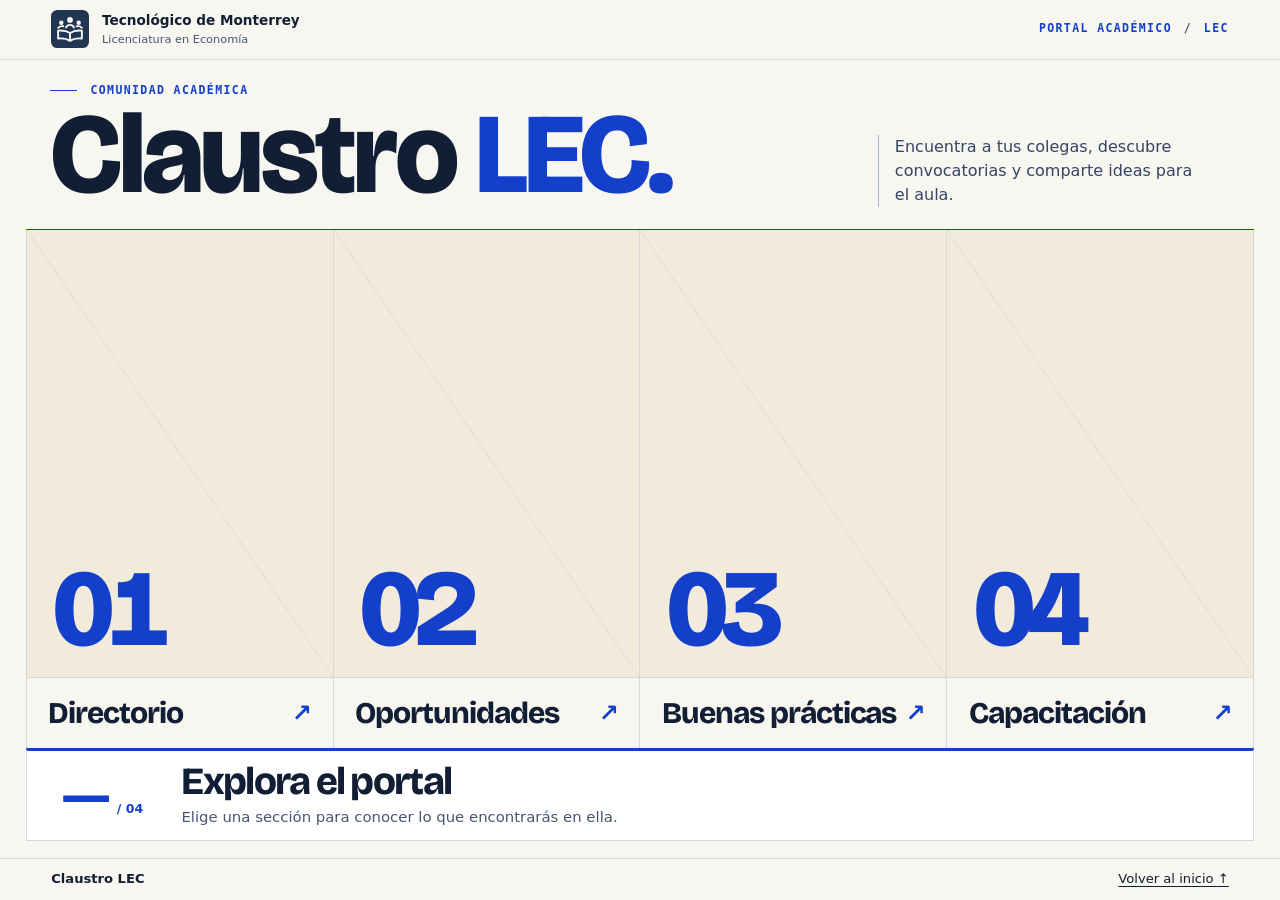
==== index.html @ cc43f971 "mobile" ====
<!doctype html>
<html lang="es-MX">
<head>
  <meta charset="utf-8">
  <meta name="viewport" content="width=device-width, initial-scale=1">
  <meta name="description" content="Directorio, oportunidades, buenas prácticas y recursos de capacitación para el claustro de la Licenciatura en Economía del Tecnológico de Monterrey.">
  <title>Portal del Claustro LEC | Tecnológico de Monterrey</title>
  <link rel="icon" type="image/svg+xml" href="assets/icons/claustro.svg">
  <link rel="stylesheet" href="assets/css/styles.css?v=2">
  <link rel="stylesheet" href="assets/css/atlas.css?v=8">
  <script src="assets/js/atlas.js?v=6" defer></script>
</head>
<body class="atlas-page">
  <a class="skip-link" href="#contenido">Ir al contenido</a>
  <header class="site-header" id="inicio">
    <div class="shell header-inner">
      <a class="brand" href="index.html">
        <img class="brand-mark" src="assets/icons/claustro.svg" width="38" height="38" alt="">
        <span>Tecnológico de Monterrey<small>Licenciatura en Economía</small></span>
      </a>
      <span class="edition">Portal académico <span aria-hidden="true">/</span> LEC</span>
    </div>
  </header>

  <main id="contenido" tabindex="-1">
    <div class="atlas">
      <div class="atlas-intro">
        <div>
          <p class="atlas-kicker"><span aria-hidden="true"></span> Comunidad académica</p>
          <h1>Claustro <span>LEC<span aria-hidden="true">.</span></span></h1>
        </div>
        <p class="atlas-lede">Encuentra a tus colegas, descubre convocatorias y comparte ideas para el aula.</p>
      </div>

      <div class="atlas-scene">
        <nav class="atlas-sections" aria-label="Secciones del portal">
          <a class="atlas-section" href="directorio.html" data-summary="Encuentra a tus colegas por especialidad, campus y UF impartida. Consulta sus semblanzas y datos de contacto.">
            <span class="atlas-section-visual" aria-hidden="true">
              <span class="atlas-section-number">01</span>
              <img src="assets/img/portada/directorio.webp" alt="" decoding="async">
              <small class="atlas-image-note">Retratos ficticios</small>
            </span>
            <span class="atlas-section-caption"><span class="atlas-label">Directorio</span><span class="atlas-arrow" aria-hidden="true">↗</span></span>
          </a>
          <a class="atlas-section" href="oportunidades.html" data-summary="Consulta el seminario regional y encuentra premios, congresos, convocatorias de artículos y oportunidades de consultoría.">
            <span class="atlas-section-visual" aria-hidden="true">
              <span class="atlas-section-number">02</span>
              <img src="assets/img/portada/oportunidades.webp" alt="" decoding="async">
            </span>
            <span class="atlas-section-caption"><span class="atlas-label">Oportunidades</span><span class="atlas-arrow" aria-hidden="true">↗</span></span>
          </a>
          <a class="atlas-section" href="buenas-practicas.html" data-summary="Comparte una práctica que hayas probado en clase y conversa con el claustro sobre cómo adaptarla.">
            <span class="atlas-section-visual" aria-hidden="true">
              <span class="atlas-section-number">03</span>
              <img src="assets/img/portada/buenas-practicas.webp" alt="" decoding="async">
            </span>
            <span class="atlas-section-caption"><span class="atlas-label">Buenas prácticas</span><span class="atlas-arrow" aria-hidden="true">↗</span></span>
          </a>
          <a class="atlas-section" href="capacitacion.html" data-summary="Explora cursos, talleres, guías y materiales para diseñar actividades y fortalecer tu práctica docente.">
            <span class="atlas-section-visual" aria-hidden="true">
              <span class="atlas-section-number">04</span>
              <img src="assets/img/portada/capacitacion.webp" alt="" decoding="async">
            </span>
            <span class="atlas-section-caption"><span class="atlas-label">Capacitación</span><span class="atlas-arrow" aria-hidden="true">↗</span></span>
          </a>
        </nav>
        <div class="atlas-preview">
          <p class="atlas-preview-index" aria-hidden="true"><span id="atlas-preview-number">—</span><span>/ 04</span></p>
          <div class="atlas-preview-copy" aria-live="polite" aria-atomic="true">
            <h2 id="atlas-preview-title">Explora el portal</h2>
            <p id="atlas-preview-summary">Elige una sección para conocer lo que encontrarás en ella.</p>
          </div>
          <a class="atlas-open" hidden>Abrir sección <span aria-hidden="true">↗</span></a>
        </div>
      </div>
    </div>
  </main>

  <footer class="site-footer">
    <div class="shell footer-inner">
      <strong>Claustro LEC</strong>
      <a href="#inicio">Volver al inicio <span aria-hidden="true">↑</span></a>
    </div>
  </footer>
</body>
</html>
---- assets/css/styles.css ----
@font-face {
  font-family: Bricolage;
  src: url("../fonts/bricolage/bricolage-grotesque.woff2") format("woff2");
  font-weight: 400 800;
  font-display: swap;
}

:root {
  color-scheme: light;
  --paper: #fff;
  --canvas: #f7f6f0;
  --ink: #121e33;
  --navy: #121e33;
  --muted: #475571;
  --accent: #143fca;
  --rule: #d6d9da;
  --tint: #edf2ff;
  --display: Bricolage, system-ui, sans-serif;
  --mono: ui-monospace, Consolas, monospace;
  --numerals: system-ui, sans-serif;
}

*, *::before, *::after { box-sizing: border-box; }

body {
  display: flex;
  flex-direction: column;
  min-height: 100vh;
  margin: 0;
  background: var(--canvas);
  color: var(--ink);
  font: 1rem/1.55 system-ui, sans-serif;
}

a { color: inherit; text-underline-offset: .22em; }
a:focus-visible, [tabindex]:focus-visible { outline: 2px solid var(--accent); outline-offset: 4px; }
p, h1, h2 { margin: 0; }
main { flex: 1; }

.shell { width: min(1152px, calc(100% - 5rem)); margin-inline: auto; }

.skip-link {
  position: absolute;
  z-index: 1;
  inset: .75rem auto auto .75rem;
  padding: .5rem 1rem;
  background: var(--paper);
  color: var(--ink);
  transform: translateY(-200%);
}

.skip-link:focus { transform: translateY(0); }

.site-header { background: var(--canvas); border-bottom: 1px solid var(--rule); color: var(--navy); }

.header-inner, .footer-inner {
  display: flex;
  width: min(1560px, 92%);
  align-items: center;
  justify-content: space-between;
  gap: 1rem;
  padding-block: 1rem;
}

.brand {
  display: inline-flex;
  align-items: center;
  gap: .8rem;
  font-size: .85rem;
  font-weight: 650;
  line-height: 1.3;
  text-decoration: none;
}

.brand-mark {
  display: block;
}

.brand small { display: block; margin-top: .15rem; color: var(--muted); font-weight: 450; }

.edition, .eyebrow, .tag {
  font-size: .72rem;
  font-weight: 700;
  letter-spacing: .12em;
  text-transform: uppercase;
}

.edition { color: var(--accent); font-family: var(--mono); text-align: right; }
.edition span { padding-inline: .3em; color: var(--muted); }

.eyebrow { color: var(--accent); font-family: var(--mono); }

h1 {
  margin-block: .7rem 1rem;
  color: var(--navy);
  font-size: clamp(2.9rem, 6.55vw, 6rem);
  font-weight: 750;
  line-height: .98;
  letter-spacing: -.072em;
}

.section-index {
  display: grid;
  grid-template-columns: repeat(4, minmax(0, 1fr));
  border-bottom: 1px solid var(--rule);
}

.section-index a {
  display: flex;
  align-items: center;
  gap: .6rem;
  min-height: 3.2rem;
  padding: .7rem clamp(.45rem, 2vw, 1.25rem);
  border-bottom: 3px solid transparent;
  color: var(--navy);
  font-family: var(--display);
  font-size: clamp(.86rem, 1.6vw, 1.05rem);
  font-weight: 650;
  text-decoration: none;
}

.section-index a + a { border-inline-start: 1px solid var(--rule); }
.section-index a:is(:hover, :focus-visible) { color: var(--accent); background: var(--paper); }
.section-index .index-number { color: var(--accent); font: 650 .74rem/1 var(--numerals); font-variant-numeric: tabular-nums; }
.section-index a[aria-current="page"] { border-bottom-color: var(--accent); background: var(--paper); color: var(--accent); }

.search-picker { position: relative; min-width: 0; }

.search-options {
  position: absolute;
  z-index: 2;
  top: calc(100% + .25rem);
  inset-inline: 0;
  max-height: 15rem;
  margin: 0;
  padding: .25rem;
  overflow-y: auto;
  border: 1px solid #aebfdc;
  background: white;
  box-shadow: 0 .5rem 1.25rem #213a6322;
  color: var(--ink);
  list-style: none;
  font-size: .88rem;
}

.search-options li { padding: .58rem .62rem; cursor: pointer; }
.search-options li:is(:hover, [aria-selected="true"]):not([aria-disabled="true"]) { background: var(--tint); color: var(--accent); }
.search-options [aria-disabled="true"] { color: var(--muted); cursor: default; }

.sample-note {
  margin-top: .95rem;
  color: var(--muted);
  font-size: .84rem;
}

.sample-note strong { color: var(--ink); }

.page-heading {
  display: grid;
  grid-template-columns: minmax(0, 1fr) minmax(12rem, 24%);
  align-items: end;
  gap: 1.5rem clamp(1.5rem, 5vw, 5rem);
  padding-block: clamp(2.3rem, 5vw, 4.5rem) clamp(1.5rem, 4vw, 2.7rem);
}

.page-heading h1 {
  margin-block: .45rem .85rem;
  font: 800 clamp(2.65rem, 7vw, 6.25rem)/.94 var(--display);
  letter-spacing: -.032em;
}

.page-heading--single-line .page-intro { container-type: inline-size; }
.page-heading--single-line h1 { font-size: min(6.25rem, 8.1cqi); white-space: nowrap; }

.page-intro .eyebrow::before { display: inline-block; width: 1.65rem; height: 1px; margin-right: .65rem; background: currentColor; vertical-align: middle; content: ""; }
.page-intro > p:last-child { max-width: 56ch; padding-left: .9rem; border-left: 1px solid #aab6d7; color: var(--muted); font-size: clamp(.95rem, 1.5vw, 1.12rem); }
.chapter-mark {
  display: grid;
  min-height: 8.4rem;
  align-items: end;
  justify-items: end;
  padding: .55rem 1rem;
  border-bottom: 3px solid var(--accent);
  background: url("data:image/svg+xml,%3Csvg xmlns='http://www.w3.org/2000/svg' viewBox='0 0 250 136' preserveAspectRatio='none'%3E%3Cpath d='M-8 112 49 82 108 93 170 40 260 16' fill='none' stroke='%237b9de9' stroke-width='2' stroke-dasharray='2 5'/%3E%3Ccircle cx='49' cy='82' r='6' fill='%23f7f6f0' stroke='%23143fca' stroke-width='2'/%3E%3C/svg%3E") center / 100% 100% no-repeat,
    linear-gradient(#dbe5fb 1px, transparent 1px) 0 0 / 1.2rem 1.2rem,
    linear-gradient(90deg, #dbe5fb 1px, transparent 1px) 0 0 / 1.2rem 1.2rem var(--tint);
  color: var(--accent);
  font: 750 clamp(3.5rem, 7vw, 5.8rem)/1 var(--numerals);
  font-variant-numeric: tabular-nums;
  letter-spacing: -.035em;
}
.card > p { color: var(--muted); }

.tag { color: var(--navy); letter-spacing: .08em; }

.sample {
  width: fit-content;
  color: var(--muted);
  font-size: .74rem;
  font-style: italic;
  font-weight: 450;
}

.grid { display: grid; gap: 1rem; }
.grid-two { grid-template-columns: repeat(2, minmax(0, 1fr)); }
.grid-three { grid-template-columns: repeat(3, minmax(0, 1fr)); }

.card {
  display: flex;
  flex-direction: column;
  gap: .45rem;
  padding: clamp(1rem, 3vw, 1.8rem);
  border: 1px solid var(--rule);
  border-top: 3px solid var(--accent);
  background: var(--paper);
}

.card-meta { display: flex; align-items: baseline; flex-wrap: wrap; gap: .25rem .7rem; }
.card h2 { color: var(--navy); font: 750 clamp(1.25rem, 2.4vw, 1.75rem)/1.15 var(--display); letter-spacing: -.02em; }
.card > p { font-size: .9rem; }
.card .deadline { margin-top: auto; padding-top: .3rem; color: var(--accent); font-size: .78rem; font-weight: 650; }
.practice { border-top-color: #8b9cb2; }

.site-footer {
  margin-top: clamp(2.4rem, 6vw, 5rem);
  border-top: 1px solid var(--rule);
  background: var(--canvas);
  color: var(--navy);
}
.footer-inner { flex-wrap: wrap; padding-block: 1.6rem; }
.footer-inner strong { font-size: 1.08rem; font-weight: 750; }
.footer-inner p, .footer-inner a { font-size: .85rem; }

@media (prefers-reduced-motion: no-preference) {
  .section-index a { transition: background-color 180ms, border-color 180ms, color 180ms; }
}

@media (max-width: 760px) {
  .shell { width: calc(100% - 2.5rem); }
  .header-inner, .footer-inner { width: 92%; }
  .section-index { grid-template-columns: repeat(2, minmax(0, 1fr)); }
  .section-index a:nth-child(3) { border-inline-start: 0; }
  .section-index a:nth-child(-n + 2) { box-shadow: 0 1px var(--rule); }
  .page-heading { grid-template-columns: minmax(0, 1fr); }
  .chapter-mark { display: none; }
  .grid-three { grid-template-columns: 1fr; }
}

@media (max-width: 460px) {
  .edition { display: none; }
  h1 { font-size: clamp(2.45rem, 11vw, 3.55rem); }
  .grid-two { grid-template-columns: 1fr; }

}
---- assets/css/atlas.css ----
.atlas-page { min-height: 100svh; }
.atlas-page main { display: flex; }
.atlas-page .site-footer { margin-top: clamp(.65rem, 1.9vh, 1.25rem); }
.atlas-page .header-inner, .atlas-page .footer-inner { padding-block: .65rem; }
.atlas-page .footer-inner { gap: .25rem .7rem; }
.atlas-page .footer-inner strong, .atlas-page .footer-inner a { font-size: .82rem; }
.atlas-page .skip-link { z-index: 5; }

.atlas { display: flex; flex-direction: column; width: min(1560px, 96%); margin-inline: auto; }
.atlas-intro {
  display: grid;
  grid-template-columns: auto minmax(15rem, 22rem);
  justify-content: space-between;
  align-items: end;
  gap: .65rem 2rem;
  padding: clamp(.85rem, 2.6svh, 1.75rem) 2% clamp(.85rem, 2.4svh, 1.6rem);
}

.atlas-kicker {
  color: var(--accent);
  font: 650 .72rem/1.3 var(--mono);
  letter-spacing: .12em;
  text-transform: uppercase;
}

.atlas-kicker span { display: inline-block; width: 1.65rem; height: 1px; margin-right: .35rem; background: currentColor; vertical-align: middle; }
.atlas-intro h1 {
  margin: .32rem 0 0;
  color: var(--ink);
  font: 800 clamp(3.45rem, min(8.9vw, 14svh), 9rem)/.91 var(--display);
  letter-spacing: -.032em;
}
.atlas-intro h1 > span { color: var(--accent); white-space: nowrap; }
.atlas-lede { max-width: 32ch; padding-left: 1rem; border-left: 1px solid #aab6d7; color: #364463; font-size: clamp(.88rem, 1.25vw, 1.08rem); line-height: 1.5; }

.atlas-scene {
  display: flex;
  flex: 1;
  flex-direction: column;
}

.atlas-sections {
  display: grid;
  flex: 1;
  grid-template-columns: repeat(4, minmax(0, 1fr));
  border-top: 1px solid var(--accent);
  border-left: 1px solid var(--rule);
  touch-action: pan-y pinch-zoom;
}

.atlas-section {
  display: grid;
  grid-template-rows: minmax(0, 1fr) auto;
  min-width: 0;
  border-right: 1px solid var(--rule);
  color: var(--ink);
  text-decoration: none;
  -webkit-tap-highlight-color: transparent;
}

.atlas-section:focus-visible { position: relative; z-index: 1; outline-offset: -3px; }

.atlas-section-visual {
  position: relative;
  display: grid;
  align-items: end;
  min-height: clamp(10rem, 37svh, 22rem);
  padding: clamp(.75rem, 2vw, 2rem);
  overflow: hidden;
  background: linear-gradient(to top right, transparent 49.85%, #143fca18 50%, transparent 50.15%) #f2eadb;
}

.atlas-section-number {
  color: var(--accent);
  font: 800 clamp(3.6rem, 8.5vw, 8rem)/.78 var(--display);
  font-variant-numeric: tabular-nums;
  letter-spacing: -.07em;
}

.atlas-section-visual img {
  position: absolute;
  inset: 0;
  display: block;
  width: 100%;
  height: 100%;
  object-fit: cover;
  opacity: 0;
}

.atlas-image-note {
  position: absolute;
  inset: auto .5rem .5rem auto;
  padding: .15rem .35rem;
  background: var(--canvas);
  color: var(--ink);
  font-size: .66rem;
  opacity: 0;
}

.atlas-section-caption {
  display: flex;
  align-items: center;
  justify-content: space-between;
  gap: .45rem;
  min-height: 4.4rem;
  padding: .65rem clamp(.75rem, 1.7vw, 1.65rem);
  border-top: 1px solid var(--rule);
  font: 760 clamp(1.15rem, 2.35vw, 2.35rem)/1 var(--display);
  letter-spacing: -.035em;
}

.atlas-arrow { flex: none; color: var(--accent); font-size: .8em; }

.atlas-section.is-active :is(.atlas-section-visual img, .atlas-image-note) { opacity: 1; }
.atlas-section.is-active .atlas-section-caption { background: var(--accent); color: white; }
.atlas-section.is-active .atlas-arrow { color: white; }

.atlas-preview {
  display: grid;
  grid-template-columns: auto minmax(0, 1fr) auto;
  align-items: center;
  gap: 1rem clamp(1rem, 3vw, 3.5rem);
  min-height: 5.25rem;
  padding: .65rem clamp(1rem, 2.65vw, 2.6rem);
  border: 1px solid var(--rule);
  border-top: 3px solid var(--accent);
  background: white;
}

.atlas-preview-index { display: flex; align-items: baseline; gap: .4rem; color: var(--accent); font: 650 .78rem/1 var(--numerals); font-variant-numeric: tabular-nums; white-space: nowrap; }
.atlas-preview-index span:first-child { font: 750 clamp(2rem, min(4vw, 6svh), 4rem)/.95 var(--numerals); letter-spacing: -.025em; }
.atlas-preview h2 { font: 760 clamp(1.4rem, 3vw, 2.45rem)/1.05 var(--display); letter-spacing: -.045em; }
.atlas-preview-copy > p { margin-top: .32rem; color: #475571; font-size: .93rem; }

.atlas-open:not([hidden]) {
  display: inline-flex;
  align-items: center;
  justify-content: space-between;
  gap: 1.1rem;
  min-height: 3rem;
  padding: .6rem .8rem .6rem 1rem;
  background: var(--accent);
  color: white;
  font-size: .89rem;
  font-weight: 700;
  text-decoration: none;
  white-space: nowrap;
}
.atlas-open span { font-size: 1.3rem; line-height: 1; }
.atlas-open:is(:hover, :focus-visible) { background: #0f2e9a; }

@media (prefers-reduced-motion: no-preference) {
  .atlas-section-caption, .atlas-arrow { transition: background-color 180ms ease, color 180ms ease, transform 210ms ease; }
  .atlas-section.is-active .atlas-section-visual img { animation: atlas-image-in 180ms ease-out; }
  .atlas-section.is-active .atlas-arrow { transform: translate(2px, -2px); }

  @keyframes atlas-image-in {
    from { clip-path: inset(0 100% 0 0); }
    to { clip-path: inset(0); }
  }
}

@media (max-width: 760px) {
  .atlas { width: 100%; }
  .atlas-page .header-inner, .atlas-page .footer-inner { padding-block: .5rem; }
  .atlas-intro { grid-template-columns: 1fr; align-items: start; padding-inline: 1rem; }
  .atlas-intro h1 { font-size: clamp(2.7rem, 11.8vw, 5rem); }
  .atlas-lede { max-width: 43ch; font-size: .85rem; }
  .atlas-sections { grid-template-columns: repeat(2, minmax(0, 1fr)); }
  .atlas-section:nth-child(n + 3) { border-top: 1px solid var(--rule); }
  .atlas-section-visual { min-height: clamp(5.15rem, 14svh, 11rem); }
  .atlas-section-caption { min-height: 2.7rem; font-size: clamp(1.02rem, 3.5vw, 1.55rem); }
  .atlas-preview { grid-template-columns: auto minmax(0, 1fr); gap: .55rem .85rem; }
  .atlas-open:not([hidden]) { grid-column: 2; justify-self: start; min-height: 2.75rem; }
  .atlas-preview-copy > p { font-size: .82rem; }
}

@media (max-width: 420px) and (max-height: 730px) {
  .atlas-intro { gap: .45rem; padding-block: .55rem .65rem; }
  .atlas-lede { font-size: .82rem; }
  .atlas-preview { grid-template-columns: minmax(0, 1fr); gap: .45rem; padding-block: .5rem; }
  .atlas-preview-index { display: none; }
  .atlas-open:not([hidden]) { grid-column: 1; }
}
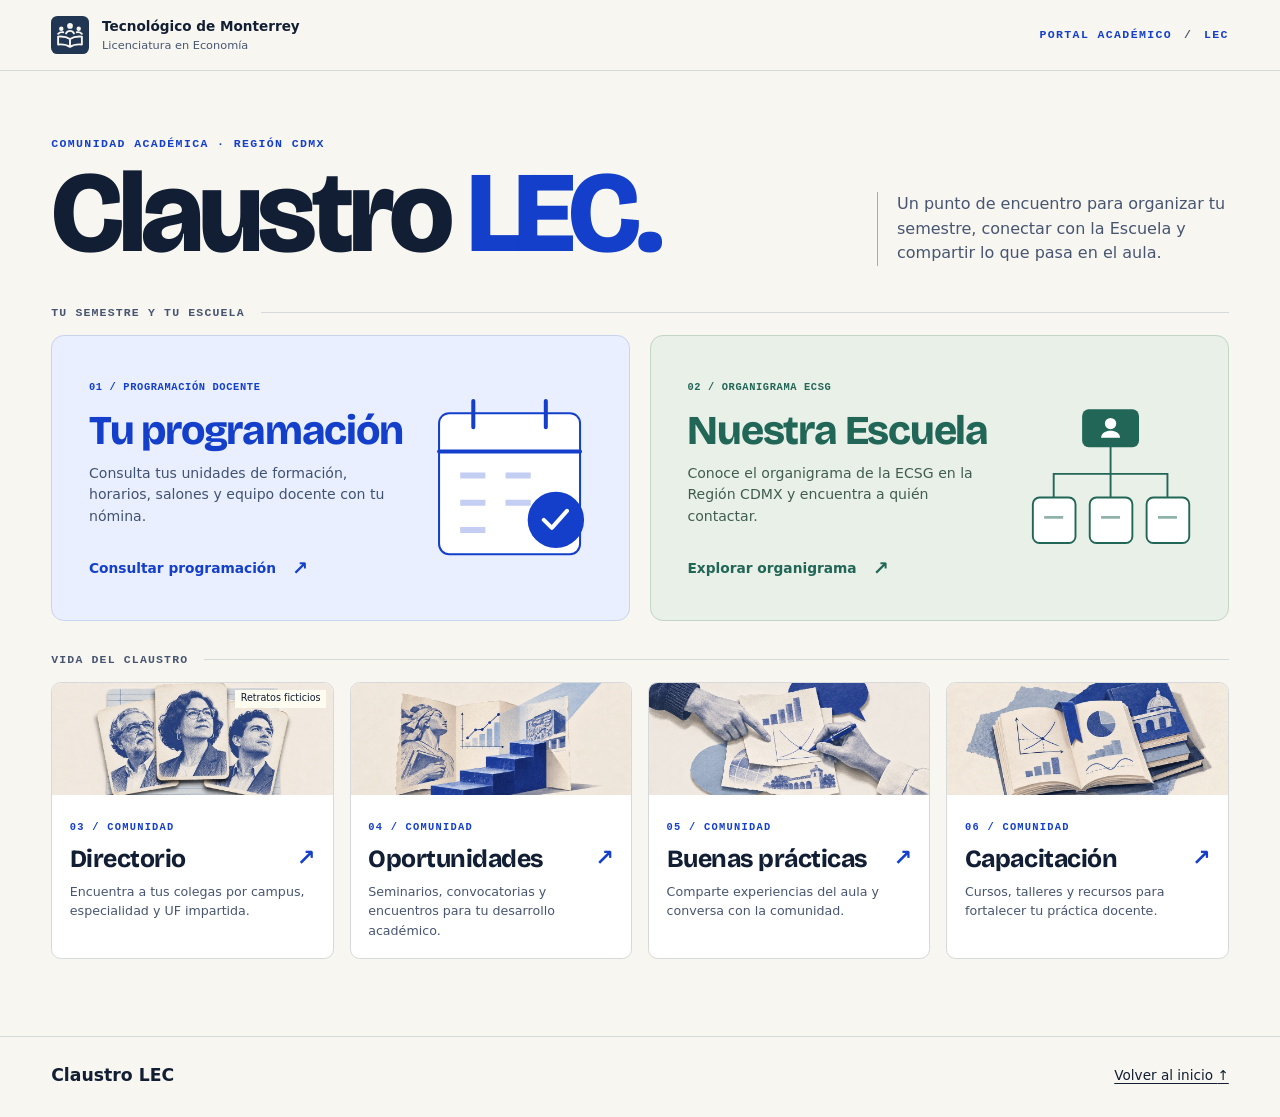
==== commit 4c76aeeb: "upd" ====
--- a/index.html
+++ b/index.html
@@ -1,86 +1,120 @@
 <!doctype html>
 <html lang="es-MX">
 <head>
-  <meta charset="utf-8">
-  <meta name="viewport" content="width=device-width, initial-scale=1">
-  <meta name="description" content="Directorio, oportunidades, buenas prácticas y recursos de capacitación para el claustro de la Licenciatura en Economía del Tecnológico de Monterrey.">
-  <title>Portal del Claustro LEC | Tecnológico de Monterrey</title>
-  <link rel="icon" type="image/svg+xml" href="assets/icons/claustro.svg">
-  <link rel="stylesheet" href="assets/css/styles.css?v=2">
-  <link rel="stylesheet" href="assets/css/atlas.css?v=8">
-  <script src="assets/js/atlas.js?v=6" defer></script>
+<meta charset="utf-8">
+<meta name="viewport" content="width=device-width, initial-scale=1">
+<meta name="description" content="Programación docente, organigrama ECSG, directorio y recursos para el claustro de Economía del Tecnológico de Monterrey.">
+<title>Portal del Claustro LEC | Claustro LEC</title>
+<link rel="icon" type="image/svg+xml" href="assets/icons/claustro.svg">
+<link rel="stylesheet" href="assets/css/styles.css?v=5">
+<link rel="stylesheet" href="assets/css/portada.css?v=2">
 </head>
-<body class="atlas-page">
-  <a class="skip-link" href="#contenido">Ir al contenido</a>
-  <header class="site-header" id="inicio">
-    <div class="shell header-inner">
-      <a class="brand" href="index.html">
-        <img class="brand-mark" src="assets/icons/claustro.svg" width="38" height="38" alt="">
-        <span>Tecnológico de Monterrey<small>Licenciatura en Economía</small></span>
-      </a>
-      <span class="edition">Portal académico <span aria-hidden="true">/</span> LEC</span>
-    </div>
-  </header>
-
-  <main id="contenido" tabindex="-1">
-    <div class="atlas">
-      <div class="atlas-intro">
-        <div>
-          <p class="atlas-kicker"><span aria-hidden="true"></span> Comunidad académica</p>
-          <h1>Claustro <span>LEC<span aria-hidden="true">.</span></span></h1>
-        </div>
-        <p class="atlas-lede">Encuentra a tus colegas, descubre convocatorias y comparte ideas para el aula.</p>
-      </div>
-
-      <div class="atlas-scene">
-        <nav class="atlas-sections" aria-label="Secciones del portal">
-          <a class="atlas-section" href="directorio.html" data-summary="Encuentra a tus colegas por especialidad, campus y UF impartida. Consulta sus semblanzas y datos de contacto.">
-            <span class="atlas-section-visual" aria-hidden="true">
-              <span class="atlas-section-number">01</span>
-              <img src="assets/img/portada/directorio.webp" alt="" decoding="async">
-              <small class="atlas-image-note">Retratos ficticios</small>
-            </span>
-            <span class="atlas-section-caption"><span class="atlas-label">Directorio</span><span class="atlas-arrow" aria-hidden="true">↗</span></span>
-          </a>
-          <a class="atlas-section" href="oportunidades.html" data-summary="Consulta el seminario regional y encuentra premios, congresos, convocatorias de artículos y oportunidades de consultoría.">
-            <span class="atlas-section-visual" aria-hidden="true">
-              <span class="atlas-section-number">02</span>
-              <img src="assets/img/portada/oportunidades.webp" alt="" decoding="async">
-            </span>
-            <span class="atlas-section-caption"><span class="atlas-label">Oportunidades</span><span class="atlas-arrow" aria-hidden="true">↗</span></span>
-          </a>
-          <a class="atlas-section" href="buenas-practicas.html" data-summary="Comparte una práctica que hayas probado en clase y conversa con el claustro sobre cómo adaptarla.">
-            <span class="atlas-section-visual" aria-hidden="true">
-              <span class="atlas-section-number">03</span>
-              <img src="assets/img/portada/buenas-practicas.webp" alt="" decoding="async">
-            </span>
-            <span class="atlas-section-caption"><span class="atlas-label">Buenas prácticas</span><span class="atlas-arrow" aria-hidden="true">↗</span></span>
-          </a>
-          <a class="atlas-section" href="capacitacion.html" data-summary="Explora cursos, talleres, guías y materiales para diseñar actividades y fortalecer tu práctica docente.">
-            <span class="atlas-section-visual" aria-hidden="true">
-              <span class="atlas-section-number">04</span>
-              <img src="assets/img/portada/capacitacion.webp" alt="" decoding="async">
-            </span>
-            <span class="atlas-section-caption"><span class="atlas-label">Capacitación</span><span class="atlas-arrow" aria-hidden="true">↗</span></span>
-          </a>
-        </nav>
-        <div class="atlas-preview">
-          <p class="atlas-preview-index" aria-hidden="true"><span id="atlas-preview-number">—</span><span>/ 04</span></p>
-          <div class="atlas-preview-copy" aria-live="polite" aria-atomic="true">
-            <h2 id="atlas-preview-title">Explora el portal</h2>
-            <p id="atlas-preview-summary">Elige una sección para conocer lo que encontrarás en ella.</p>
-          </div>
-          <a class="atlas-open" hidden>Abrir sección <span aria-hidden="true">↗</span></a>
-        </div>
-      </div>
-    </div>
-  </main>
-
-  <footer class="site-footer">
-    <div class="shell footer-inner">
-      <strong>Claustro LEC</strong>
-      <a href="#inicio">Volver al inicio <span aria-hidden="true">↑</span></a>
-    </div>
-  </footer>
+<body>
+<a class="skip-link" href="#contenido">Ir al contenido</a>
+<header class="site-header" id="inicio">
+<div class="shell header-inner">
+<a class="brand" href="index.html">
+<img class="brand-mark" src="assets/icons/claustro.svg" width="38" height="38" alt="">
+<span>Tecnológico de Monterrey<small>Licenciatura en Economía</small>
+</span>
+</a>
+<span class="edition">Portal académico <span aria-hidden="true">/</span> LEC</span>
+</div>
+</header>
+<main class="home" id="contenido" tabindex="-1">
+<div class="home-intro">
+<div>
+<p class="eyebrow">Comunidad académica · Región CDMX</p>
+<h1>Claustro <span>LEC.</span>
+</h1>
+</div>
+<p>Un punto de encuentro para organizar tu semestre, conectar con la Escuela y compartir lo que pasa en el aula.</p>
+</div>
+<p class="home-section-label">Tu semestre y tu Escuela</p>
+<nav class="home-featured" aria-label="Consultas académicas">
+<a class="home-feature " href="programacion.html">
+<div>
+<span class="eyebrow">01 / Programación docente</span>
+<h2>Tu programación</h2>
+<p>Consulta tus unidades de formación, horarios, salones y equipo docente con tu nómina.</p>
+<span class="home-cta">Consultar programación<span aria-hidden="true">↗</span>
+</span>
+</div>
+<svg viewBox="0 0 160 170" fill="none" aria-hidden="true">
+<rect x="8" y="20" width="140" height="140" rx="10" fill="white" stroke="currentColor" stroke-width="2"/>
+<path d="M8 58h140M42 8v26M114 8v26" stroke="currentColor" stroke-width="4" stroke-linecap="round"/>
+<path d="M29 82h25m20 0h25m-70 27h25m20 0h25m-70 27h25" stroke="currentColor" stroke-width="6" opacity=".25"/>
+<circle cx="124" cy="126" r="28" fill="currentColor"/>
+<path d="m112 126 8 8 15-17" stroke="white" stroke-width="4" stroke-linecap="round" stroke-linejoin="round"/>
+</svg>
+</a>
+<a class="home-feature home-feature--org" href="organigrama.html">
+<div>
+<span class="eyebrow">02 / Organigrama ECSG</span>
+<h2>Nuestra Escuela</h2>
+<p>Conoce el organigrama de la ECSG en la Región CDMX y encuentra a quién contactar.</p>
+<span class="home-cta">Explorar organigrama<span aria-hidden="true">↗</span>
+</span>
+</div>
+<svg viewBox="0 0 170 170" fill="none" aria-hidden="true">
+<path d="M85 46v34M25 105V80h120v25M85 80v25" stroke="currentColor" stroke-width="2"/>
+<rect x="55" y="12" width="60" height="40" rx="7" fill="currentColor"/>
+<rect x="3" y="105" width="45" height="48" rx="7" fill="white" stroke="currentColor" stroke-width="2"/>
+<rect x="63" y="105" width="45" height="48" rx="7" fill="white" stroke="currentColor" stroke-width="2"/>
+<rect x="123" y="105" width="45" height="48" rx="7" fill="white" stroke="currentColor" stroke-width="2"/>
+<circle cx="85" cy="27" r="6" fill="white"/>
+<path d="M75 42c0-10 20-10 20 0" fill="white"/>
+<path d="M15 126h20m40 0h20m40 0h20" stroke="currentColor" stroke-width="3" opacity=".5"/>
+</svg>
+</a>
+</nav>
+<p class="home-section-label">Vida del claustro</p>
+<nav class="home-resources" aria-label="Recursos del claustro">
+<a class="home-resource" href="directorio.html">
+<img src="assets/img/portada/directorio.webp" alt="" loading="lazy">
+<small class="home-image-note">Retratos ficticios</small>
+<div class="home-resource-copy">
+<span class="eyebrow">03 / Comunidad</span>
+<h2>Directorio<span aria-hidden="true">↗</span>
+</h2>
+<p>Encuentra a tus colegas por campus, especialidad y UF impartida.</p>
+</div>
+</a>
+<a class="home-resource" href="oportunidades.html">
+<img src="assets/img/portada/oportunidades.webp" alt="" loading="lazy">
+<div class="home-resource-copy">
+<span class="eyebrow">04 / Comunidad</span>
+<h2>Oportunidades<span aria-hidden="true">↗</span>
+</h2>
+<p>Seminarios, convocatorias y encuentros para tu desarrollo académico.</p>
+</div>
+</a>
+<a class="home-resource" href="buenas-practicas.html">
+<img src="assets/img/portada/buenas-practicas.webp" alt="" loading="lazy">
+<div class="home-resource-copy">
+<span class="eyebrow">05 / Comunidad</span>
+<h2>Buenas prácticas<span aria-hidden="true">↗</span>
+</h2>
+<p>Comparte experiencias del aula y conversa con la comunidad.</p>
+</div>
+</a>
+<a class="home-resource" href="capacitacion.html">
+<img src="assets/img/portada/capacitacion.webp" alt="" loading="lazy">
+<div class="home-resource-copy">
+<span class="eyebrow">06 / Comunidad</span>
+<h2>Capacitación<span aria-hidden="true">↗</span>
+</h2>
+<p>Cursos, talleres y recursos para fortalecer tu práctica docente.</p>
+</div>
+</a>
+</nav>
+</main>
+<footer class="site-footer">
+<div class="shell footer-inner">
+<strong>Claustro LEC</strong>
+<a href="#inicio">Volver al inicio <span aria-hidden="true">↑</span>
+</a>
+</div>
+</footer>
 </body>
 </html>
--- a/assets/css/styles.css
+++ b/assets/css/styles.css
@@ -101,7 +101,7 @@
 
 .section-index {
   display: grid;
-  grid-template-columns: repeat(4, minmax(0, 1fr));
+  grid-template-columns: repeat(6, minmax(0, 1fr));
   border-bottom: 1px solid var(--rule);
 }
 
@@ -114,7 +114,7 @@
   border-bottom: 3px solid transparent;
   color: var(--navy);
   font-family: var(--display);
-  font-size: clamp(.86rem, 1.6vw, 1.05rem);
+  font-size: clamp(.78rem, 1.15vw, .98rem);
   font-weight: 650;
   text-decoration: none;
 }
@@ -239,11 +239,17 @@
   .shell { width: calc(100% - 2.5rem); }
   .header-inner, .footer-inner { width: 92%; }
   .section-index { grid-template-columns: repeat(2, minmax(0, 1fr)); }
-  .section-index a:nth-child(3) { border-inline-start: 0; }
-  .section-index a:nth-child(-n + 2) { box-shadow: 0 1px var(--rule); }
+  .section-index a:nth-child(odd) { border-inline-start: 0; }
+  .section-index a:nth-child(-n + 4) { box-shadow: 0 1px var(--rule); }
   .page-heading { grid-template-columns: minmax(0, 1fr); }
   .chapter-mark { display: none; }
   .grid-three { grid-template-columns: 1fr; }
+}
+
+@media (min-width: 761px) and (max-width: 1000px) {
+  .section-index { grid-template-columns: repeat(3, minmax(0, 1fr)); }
+  .section-index a:nth-child(4) { border-inline-start: 0; }
+  .section-index a:nth-child(-n + 3) { box-shadow: 0 1px var(--rule); }
 }
 
 @media (max-width: 460px) {
--- a/assets/css/portada.css
+++ b/assets/css/portada.css
@@ -0,0 +1,42 @@
+.home { width: min(1280px, 92%); margin-inline: auto; }
+.home-intro { display: grid; grid-template-columns: 1fr 22rem; align-items: end; gap: 2rem; padding: clamp(2rem, 5vw, 4.5rem) 0 2.5rem; }
+.home-intro h1 { margin: .6rem 0 0; font: 800 clamp(4rem, 9vw, 8rem)/.9 var(--display); letter-spacing: -.045em; }
+.home-intro h1 span { color: var(--accent); }
+.home-intro > p { border-left: 1px solid #9eaccb; padding-left: 1.2rem; color: var(--muted); font-size: 1rem; }
+.home-section-label { display: flex; align-items: center; gap: 1rem; margin-bottom: 1rem; font: 650 .72rem var(--mono); text-transform: uppercase; letter-spacing: .1em; color: var(--muted); }
+.home-section-label::after { content: ''; flex: 1; height: 1px; background: var(--rule); }
+.home-featured { display: grid; grid-template-columns: 1fr 1fr; gap: 1.2rem; margin-bottom: 2rem; }
+.home-feature { --feature-ink: #143fca; --feature-bg: #e9efff; position: relative; display: grid; grid-template-columns: minmax(0, 1fr) 32%; align-items: center; gap: 1rem; padding: clamp(1.2rem, 3vw, 2.3rem); border: 1px solid #c7d3ef; border-radius: .8rem; color: var(--feature-ink); background: var(--feature-bg); text-decoration: none; overflow: hidden; }
+.home-feature--org { --feature-ink: #226657; --feature-bg: #e8f0e7; border-color: #c2d5c5; }
+.home-feature:hover { border-color: var(--feature-ink); box-shadow: 0 5px 18px #152b5610; }
+.home-feature h2 { margin: .8rem 0 .7rem; font: 760 clamp(1.8rem, 3.2vw, 2.65rem)/1 var(--display); letter-spacing: -.03em; }
+.home-feature p { max-width: 33ch; color: #3f5272; font-size: .88rem; }
+.home-feature--org p { color: #405d50; }
+.home-feature .eyebrow { color: inherit; font-size: .65rem; letter-spacing: .06em; }
+.home-cta { display: inline-flex; align-items: center; gap: 1rem; margin-top: 1.6rem; font-size: .86rem; font-weight: 700; }
+.home-cta span { font-size: 1.2rem; }
+.home-feature svg { display: block; width: 100%; height: auto; color: var(--feature-ink); }
+.home-resources { display: grid; grid-template-columns: repeat(4, minmax(0, 1fr)); gap: 1rem; }
+.home-resource { position: relative; display: flex; flex-direction: column; border: 1px solid var(--rule); border-radius: .6rem; background: white; text-decoration: none; overflow: hidden; }
+.home-image-note { position: absolute; top: .4rem; right: .4rem; padding: .1rem .35rem; background: #fffef2ed; color: var(--ink); font-size: .6rem; }
+.home-resource:hover { border-color: var(--accent); }
+.home-resource img { width: 100%; height: 7rem; object-fit: cover; filter: saturate(.65); }
+.home-resource-copy { flex: 1; padding: 1.1rem; }
+.home-resource h2 { display: flex; justify-content: space-between; gap: .5rem; margin: .5rem 0 .55rem; font: 750 clamp(1.2rem, 2vw, 1.55rem)/1.1 var(--display); letter-spacing: -.02em; }
+.home-resource h2 span { color: var(--accent); font-size: .9em; }
+.home-resource p { color: var(--muted); font-size: .79rem; }
+.home-resource .eyebrow { font-size: .65rem; }
+@media (max-width: 900px) {
+  .home-intro { grid-template-columns: 1fr 17rem; }
+  .home-feature { grid-template-columns: minmax(0, 1fr) 25%; padding: 1.4rem; }
+  .home-resources { grid-template-columns: repeat(2, minmax(0, 1fr)); }
+}
+@media (max-width: 600px) {
+  .home-intro, .home-featured { grid-template-columns: 1fr; }
+  .home-intro { gap: 1.2rem; padding-top: 2rem; }
+  .home-intro h1 { font-size: clamp(3.4rem, 14vw, 5rem); }
+  .home-intro > p { font-size: .9rem; max-width: 40ch; }
+  .home-feature { grid-template-columns: minmax(0, 1fr) 26%; }
+  .home-resource img { height: 5.5rem; }
+  .home-resource-copy { padding: .9rem; }
+}
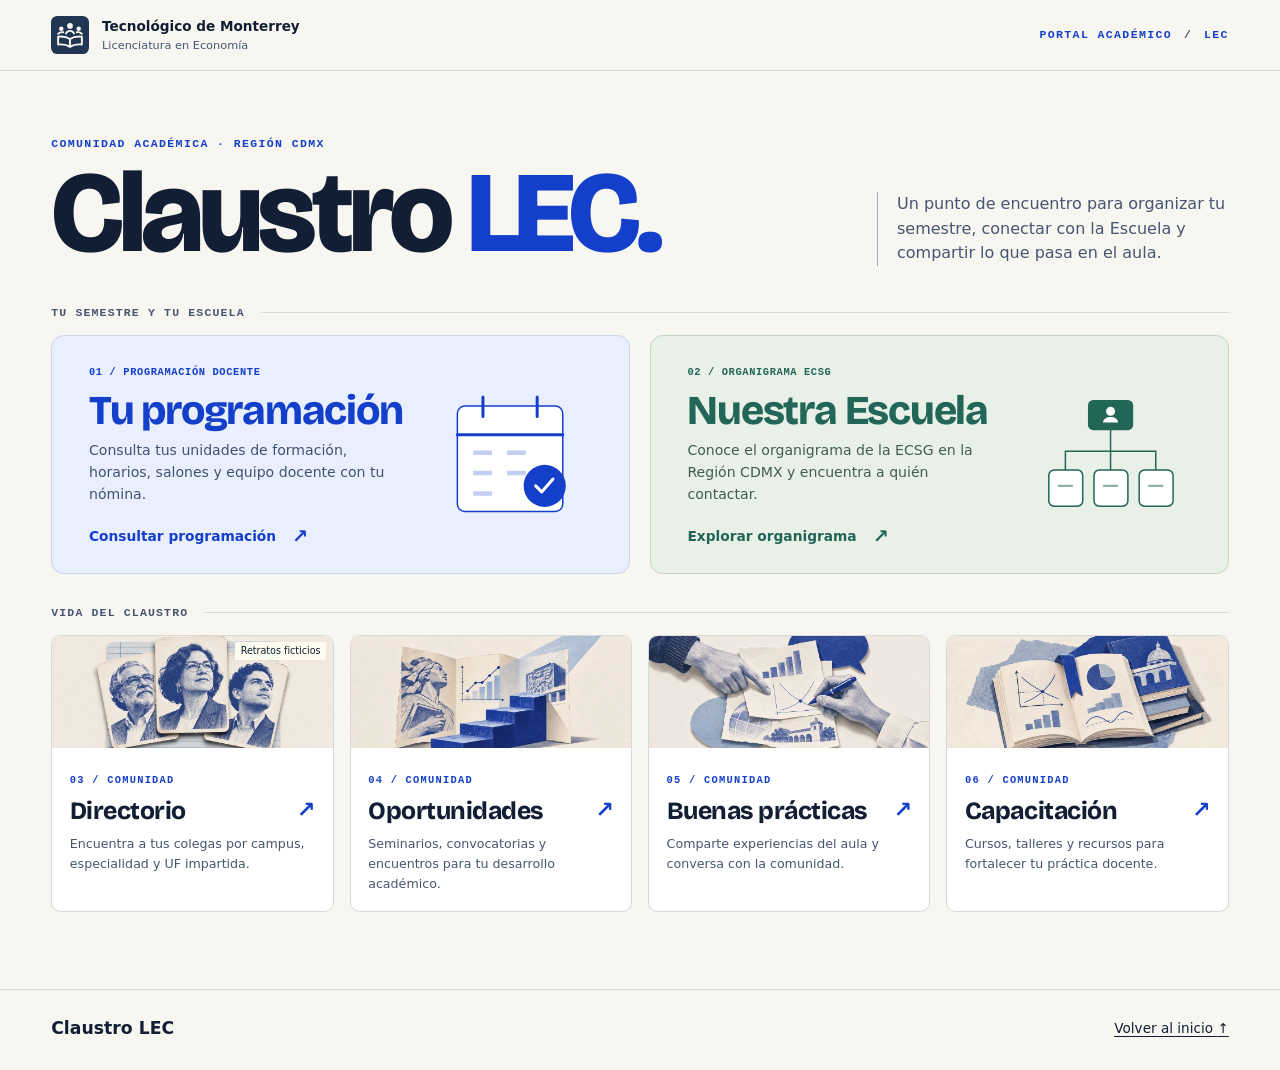
==== commit 1569da4c: "upd" ====
--- a/index.html
+++ b/index.html
@@ -7,7 +7,7 @@
 <title>Portal del Claustro LEC | Claustro LEC</title>
 <link rel="icon" type="image/svg+xml" href="assets/icons/claustro.svg">
 <link rel="stylesheet" href="assets/css/styles.css?v=5">
-<link rel="stylesheet" href="assets/css/portada.css?v=2">
+<link rel="stylesheet" href="assets/css/portada.css?v=3">
 </head>
 <body>
 <a class="skip-link" href="#contenido">Ir al contenido</a>
--- a/assets/css/portada.css
+++ b/assets/css/portada.css
@@ -6,16 +6,16 @@
 .home-section-label { display: flex; align-items: center; gap: 1rem; margin-bottom: 1rem; font: 650 .72rem var(--mono); text-transform: uppercase; letter-spacing: .1em; color: var(--muted); }
 .home-section-label::after { content: ''; flex: 1; height: 1px; background: var(--rule); }
 .home-featured { display: grid; grid-template-columns: 1fr 1fr; gap: 1.2rem; margin-bottom: 2rem; }
-.home-feature { --feature-ink: #143fca; --feature-bg: #e9efff; position: relative; display: grid; grid-template-columns: minmax(0, 1fr) 32%; align-items: center; gap: 1rem; padding: clamp(1.2rem, 3vw, 2.3rem); border: 1px solid #c7d3ef; border-radius: .8rem; color: var(--feature-ink); background: var(--feature-bg); text-decoration: none; overflow: hidden; }
+.home-feature { --feature-ink: #143fca; --feature-bg: #e9efff; position: relative; display: grid; grid-template-columns: minmax(0, 1fr) 32%; align-items: center; gap: 1rem; padding: clamp(1rem, 1.8vw, 1.35rem) clamp(1.2rem, 3vw, 2.3rem); border: 1px solid #c7d3ef; border-radius: .8rem; color: var(--feature-ink); background: var(--feature-bg); text-decoration: none; overflow: hidden; }
 .home-feature--org { --feature-ink: #226657; --feature-bg: #e8f0e7; border-color: #c2d5c5; }
 .home-feature:hover { border-color: var(--feature-ink); box-shadow: 0 5px 18px #152b5610; }
-.home-feature h2 { margin: .8rem 0 .7rem; font: 760 clamp(1.8rem, 3.2vw, 2.65rem)/1 var(--display); letter-spacing: -.03em; }
+.home-feature h2 { margin: .55rem 0 .5rem; font: 760 clamp(1.8rem, 3.2vw, 2.65rem)/1 var(--display); letter-spacing: -.03em; }
 .home-feature p { max-width: 33ch; color: #3f5272; font-size: .88rem; }
 .home-feature--org p { color: #405d50; }
 .home-feature .eyebrow { color: inherit; font-size: .65rem; letter-spacing: .06em; }
-.home-cta { display: inline-flex; align-items: center; gap: 1rem; margin-top: 1.6rem; font-size: .86rem; font-weight: 700; }
+.home-cta { display: inline-flex; align-items: center; gap: 1rem; margin-top: 1rem; font-size: .86rem; font-weight: 700; }
 .home-cta span { font-size: 1.2rem; }
-.home-feature svg { display: block; width: 100%; height: auto; color: var(--feature-ink); }
+.home-feature svg { display: block; width: 100%; height: auto; max-height: 8rem; color: var(--feature-ink); }
 .home-resources { display: grid; grid-template-columns: repeat(4, minmax(0, 1fr)); gap: 1rem; }
 .home-resource { position: relative; display: flex; flex-direction: column; border: 1px solid var(--rule); border-radius: .6rem; background: white; text-decoration: none; overflow: hidden; }
 .home-image-note { position: absolute; top: .4rem; right: .4rem; padding: .1rem .35rem; background: #fffef2ed; color: var(--ink); font-size: .6rem; }
@@ -28,7 +28,7 @@
 .home-resource .eyebrow { font-size: .65rem; }
 @media (max-width: 900px) {
   .home-intro { grid-template-columns: 1fr 17rem; }
-  .home-feature { grid-template-columns: minmax(0, 1fr) 25%; padding: 1.4rem; }
+  .home-feature { grid-template-columns: minmax(0, 1fr) 25%; padding: 1rem 1.4rem; }
   .home-resources { grid-template-columns: repeat(2, minmax(0, 1fr)); }
 }
 @media (max-width: 600px) {
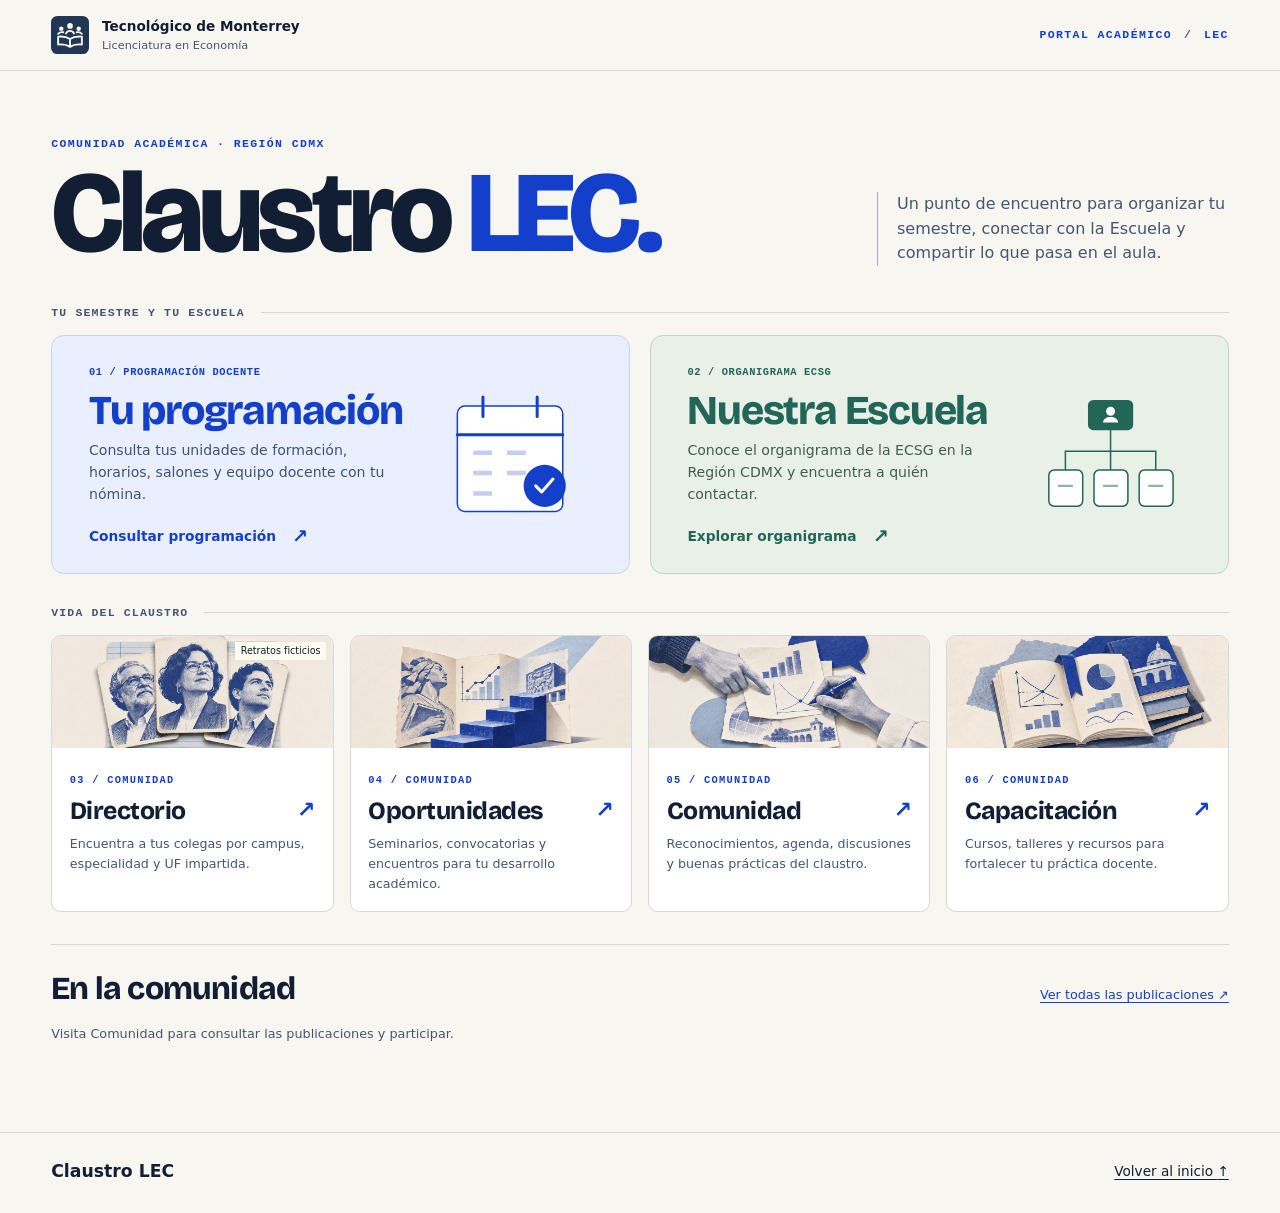
==== commit 74d95e81: "upd" ====
--- a/index.html
+++ b/index.html
@@ -7,7 +7,8 @@
 <title>Portal del Claustro LEC | Claustro LEC</title>
 <link rel="icon" type="image/svg+xml" href="assets/icons/claustro.svg">
 <link rel="stylesheet" href="assets/css/styles.css?v=5">
-<link rel="stylesheet" href="assets/css/portada.css?v=3">
+<link rel="stylesheet" href="assets/css/portada.css?v=4">
+<script type="module" src="assets/js/feed-preview.js?v=1"></script>
 </head>
 <body>
 <a class="skip-link" href="#contenido">Ir al contenido</a>
@@ -93,9 +94,9 @@
 <img src="assets/img/portada/buenas-practicas.webp" alt="" loading="lazy">
 <div class="home-resource-copy">
 <span class="eyebrow">05 / Comunidad</span>
-<h2>Buenas prácticas<span aria-hidden="true">↗</span>
+<h2>Comunidad<span aria-hidden="true">↗</span>
 </h2>
-<p>Comparte experiencias del aula y conversa con la comunidad.</p>
+<p>Reconocimientos, agenda, discusiones y buenas prácticas del claustro.</p>
 </div>
 </a>
 <a class="home-resource" href="capacitacion.html">
@@ -108,6 +109,11 @@
 </div>
 </a>
 </nav>
+<section class="home-community" data-community-api="https://claustrolec-foro.marco-mendez.workers.dev" aria-labelledby="community-preview-title">
+<div class="community-preview-heading"><h2 id="community-preview-title">En la comunidad</h2><a href="buenas-practicas.html">Ver todas las publicaciones <span aria-hidden="true">↗</span></a></div>
+<p id="community-preview-status" role="status">Cargando publicaciones…</p>
+<div id="community-preview-posts" class="community-preview-posts"></div>
+</section>
 </main>
 <footer class="site-footer">
 <div class="shell footer-inner">
--- a/assets/css/portada.css
+++ b/assets/css/portada.css
@@ -26,12 +26,27 @@
 .home-resource h2 span { color: var(--accent); font-size: .9em; }
 .home-resource p { color: var(--muted); font-size: .79rem; }
 .home-resource .eyebrow { font-size: .65rem; }
+.home-community { margin-top: 2rem; padding-top: 1.5rem; border-top: 1px solid var(--rule); }
+.community-preview-heading { display: flex; justify-content: space-between; align-items: baseline; gap: 1rem; flex-wrap: wrap; margin-bottom: 1rem; }
+.community-preview-heading h2 { font: 750 clamp(1.5rem, 3vw, 2rem) var(--display); letter-spacing: -.025em; }
+.community-preview-heading > a { font-size: .8rem; color: var(--accent); }
+#community-preview-status { color: var(--muted); font-size: .8rem; margin-bottom: .7rem; }
+#community-preview-status:empty { display: none; }
+.community-preview-posts { display: grid; grid-template-columns: repeat(3, minmax(0, 1fr)); gap: 1rem; }
+.community-preview-card { display: flex; flex-direction: column; padding: 1.2rem; border: 1px solid var(--rule); border-radius: .6rem; background: white; text-decoration: none; }
+.community-preview-card.is-featured { border-color: #9dbdad; background: #f3f8f4; }
+.community-preview-card:hover { border-color: var(--accent); }
+.community-preview-category { color: #226657; font: 650 .66rem var(--mono); text-transform: uppercase; }
+.community-preview-card h3 { margin: .6rem 0; font: 750 1.12rem/1.2 var(--display); }
+.community-preview-card > p { color: var(--muted); font-size: .8rem; }
+.community-preview-card > small { margin-top: auto; padding-top: 1rem; color: var(--muted); font-size: .69rem; }
 @media (max-width: 900px) {
   .home-intro { grid-template-columns: 1fr 17rem; }
   .home-feature { grid-template-columns: minmax(0, 1fr) 25%; padding: 1rem 1.4rem; }
   .home-resources { grid-template-columns: repeat(2, minmax(0, 1fr)); }
 }
 @media (max-width: 600px) {
+  .community-preview-posts { grid-template-columns: 1fr; }
   .home-intro, .home-featured { grid-template-columns: 1fr; }
   .home-intro { gap: 1.2rem; padding-top: 2rem; }
   .home-intro h1 { font-size: clamp(3.4rem, 14vw, 5rem); }
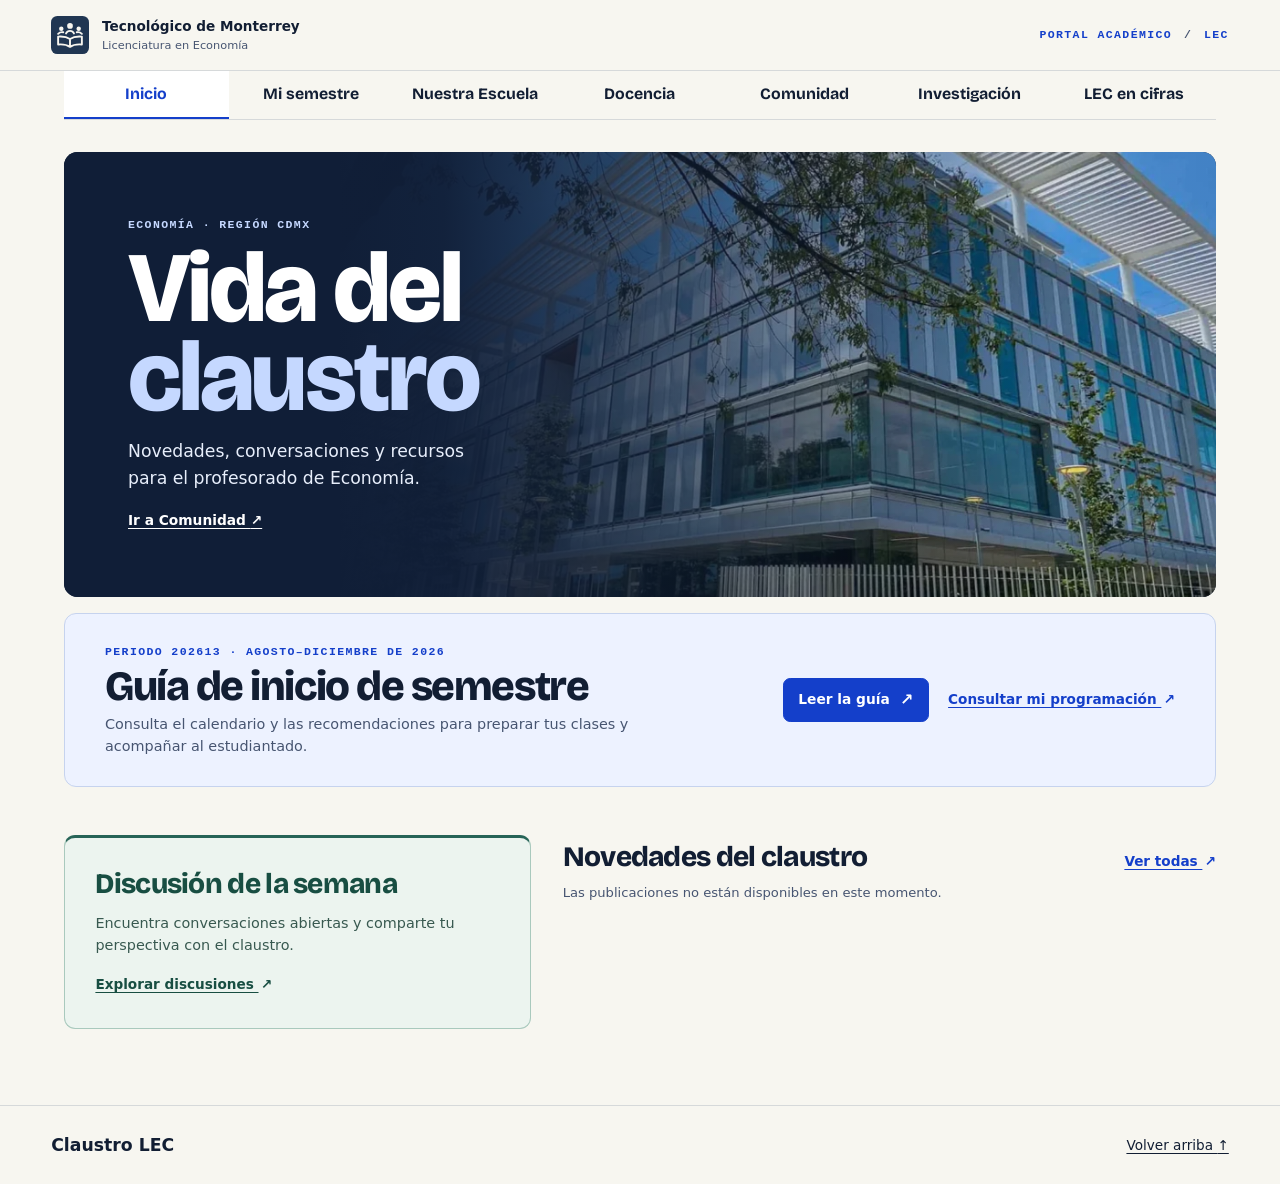
==== commit f9874a78: "upd" ====
--- a/index.html
+++ b/index.html
@@ -1,126 +1,87 @@
 <!doctype html>
 <html lang="es-MX">
 <head>
-<meta charset="utf-8">
-<meta name="viewport" content="width=device-width, initial-scale=1">
-<meta name="description" content="Programación docente, organigrama ECSG, directorio y recursos para el claustro de Economía del Tecnológico de Monterrey.">
-<title>Portal del Claustro LEC | Claustro LEC</title>
-<link rel="icon" type="image/svg+xml" href="assets/icons/claustro.svg">
-<link rel="stylesheet" href="assets/css/styles.css?v=5">
-<link rel="stylesheet" href="assets/css/portada.css?v=4">
-<script type="module" src="assets/js/feed-preview.js?v=1"></script>
+  <meta charset="utf-8">
+  <meta name="viewport" content="width=device-width, initial-scale=1">
+  <meta name="description" content="Novedades, discusiones y recursos del claustro de Economía del Tecnológico de Monterrey, Región CDMX.">
+  <title>Inicio | Claustro LEC</title>
+  <link rel="icon" type="image/svg+xml" href="assets/icons/claustro.svg">
+  <link rel="stylesheet" href="assets/css/styles.css?v=6">
+  <link rel="stylesheet" href="assets/css/portada.css?v=5">
+  <script type="module" src="assets/js/feed-preview.js?v=2"></script>
 </head>
 <body>
-<a class="skip-link" href="#contenido">Ir al contenido</a>
-<header class="site-header" id="inicio">
-<div class="shell header-inner">
-<a class="brand" href="index.html">
-<img class="brand-mark" src="assets/icons/claustro.svg" width="38" height="38" alt="">
-<span>Tecnológico de Monterrey<small>Licenciatura en Economía</small>
-</span>
-</a>
-<span class="edition">Portal académico <span aria-hidden="true">/</span> LEC</span>
-</div>
-</header>
-<main class="home" id="contenido" tabindex="-1">
-<div class="home-intro">
-<div>
-<p class="eyebrow">Comunidad académica · Región CDMX</p>
-<h1>Claustro <span>LEC.</span>
-</h1>
-</div>
-<p>Un punto de encuentro para organizar tu semestre, conectar con la Escuela y compartir lo que pasa en el aula.</p>
-</div>
-<p class="home-section-label">Tu semestre y tu Escuela</p>
-<nav class="home-featured" aria-label="Consultas académicas">
-<a class="home-feature " href="programacion.html">
-<div>
-<span class="eyebrow">01 / Programación docente</span>
-<h2>Tu programación</h2>
-<p>Consulta tus unidades de formación, horarios, salones y equipo docente con tu nómina.</p>
-<span class="home-cta">Consultar programación<span aria-hidden="true">↗</span>
-</span>
-</div>
-<svg viewBox="0 0 160 170" fill="none" aria-hidden="true">
-<rect x="8" y="20" width="140" height="140" rx="10" fill="white" stroke="currentColor" stroke-width="2"/>
-<path d="M8 58h140M42 8v26M114 8v26" stroke="currentColor" stroke-width="4" stroke-linecap="round"/>
-<path d="M29 82h25m20 0h25m-70 27h25m20 0h25m-70 27h25" stroke="currentColor" stroke-width="6" opacity=".25"/>
-<circle cx="124" cy="126" r="28" fill="currentColor"/>
-<path d="m112 126 8 8 15-17" stroke="white" stroke-width="4" stroke-linecap="round" stroke-linejoin="round"/>
-</svg>
-</a>
-<a class="home-feature home-feature--org" href="organigrama.html">
-<div>
-<span class="eyebrow">02 / Organigrama ECSG</span>
-<h2>Nuestra Escuela</h2>
-<p>Conoce el organigrama de la ECSG en la Región CDMX y encuentra a quién contactar.</p>
-<span class="home-cta">Explorar organigrama<span aria-hidden="true">↗</span>
-</span>
-</div>
-<svg viewBox="0 0 170 170" fill="none" aria-hidden="true">
-<path d="M85 46v34M25 105V80h120v25M85 80v25" stroke="currentColor" stroke-width="2"/>
-<rect x="55" y="12" width="60" height="40" rx="7" fill="currentColor"/>
-<rect x="3" y="105" width="45" height="48" rx="7" fill="white" stroke="currentColor" stroke-width="2"/>
-<rect x="63" y="105" width="45" height="48" rx="7" fill="white" stroke="currentColor" stroke-width="2"/>
-<rect x="123" y="105" width="45" height="48" rx="7" fill="white" stroke="currentColor" stroke-width="2"/>
-<circle cx="85" cy="27" r="6" fill="white"/>
-<path d="M75 42c0-10 20-10 20 0" fill="white"/>
-<path d="M15 126h20m40 0h20m40 0h20" stroke="currentColor" stroke-width="3" opacity=".5"/>
-</svg>
-</a>
-</nav>
-<p class="home-section-label">Vida del claustro</p>
-<nav class="home-resources" aria-label="Recursos del claustro">
-<a class="home-resource" href="directorio.html">
-<img src="assets/img/portada/directorio.webp" alt="" loading="lazy">
-<small class="home-image-note">Retratos ficticios</small>
-<div class="home-resource-copy">
-<span class="eyebrow">03 / Comunidad</span>
-<h2>Directorio<span aria-hidden="true">↗</span>
-</h2>
-<p>Encuentra a tus colegas por campus, especialidad y UF impartida.</p>
-</div>
-</a>
-<a class="home-resource" href="oportunidades.html">
-<img src="assets/img/portada/oportunidades.webp" alt="" loading="lazy">
-<div class="home-resource-copy">
-<span class="eyebrow">04 / Comunidad</span>
-<h2>Oportunidades<span aria-hidden="true">↗</span>
-</h2>
-<p>Seminarios, convocatorias y encuentros para tu desarrollo académico.</p>
-</div>
-</a>
-<a class="home-resource" href="buenas-practicas.html">
-<img src="assets/img/portada/buenas-practicas.webp" alt="" loading="lazy">
-<div class="home-resource-copy">
-<span class="eyebrow">05 / Comunidad</span>
-<h2>Comunidad<span aria-hidden="true">↗</span>
-</h2>
-<p>Reconocimientos, agenda, discusiones y buenas prácticas del claustro.</p>
-</div>
-</a>
-<a class="home-resource" href="capacitacion.html">
-<img src="assets/img/portada/capacitacion.webp" alt="" loading="lazy">
-<div class="home-resource-copy">
-<span class="eyebrow">06 / Comunidad</span>
-<h2>Capacitación<span aria-hidden="true">↗</span>
-</h2>
-<p>Cursos, talleres y recursos para fortalecer tu práctica docente.</p>
-</div>
-</a>
-</nav>
-<section class="home-community" data-community-api="https://claustrolec-foro.marco-mendez.workers.dev" aria-labelledby="community-preview-title">
-<div class="community-preview-heading"><h2 id="community-preview-title">En la comunidad</h2><a href="buenas-practicas.html">Ver todas las publicaciones <span aria-hidden="true">↗</span></a></div>
-<p id="community-preview-status" role="status">Cargando publicaciones…</p>
-<div id="community-preview-posts" class="community-preview-posts"></div>
-</section>
-</main>
-<footer class="site-footer">
-<div class="shell footer-inner">
-<strong>Claustro LEC</strong>
-<a href="#inicio">Volver al inicio <span aria-hidden="true">↑</span>
-</a>
-</div>
-</footer>
+  <a class="skip-link" href="#contenido">Ir al contenido</a>
+  <header class="site-header" id="inicio">
+    <div class="shell header-inner">
+      <a class="brand" href="index.html">
+        <img class="brand-mark" src="assets/icons/claustro.svg" width="38" height="38" alt="">
+        <span>Tecnológico de Monterrey<small>Licenciatura en Economía</small></span>
+      </a>
+      <span class="edition">Portal académico <span aria-hidden="true">/</span> LEC</span>
+    </div>
+  </header>
+  <nav class="shell section-index" aria-label="Secciones del portal">
+    <a href="index.html" aria-current="page">Inicio</a>
+    <a href="programacion.html">Mi semestre</a>
+    <a href="organigrama.html">Nuestra Escuela</a>
+    <a href="capacitacion.html">Docencia</a>
+    <a href="buenas-practicas.html">Comunidad</a>
+    <a href="investigacion.html">Investigación</a>
+    <a href="lec-en-cifras.html">LEC en cifras</a>
+  </nav>
+  <main class="shell home" id="contenido" tabindex="-1">
+    <section class="home-hero" aria-labelledby="home-title">
+      <img class="home-hero-photo" src="assets/img/portada/tec-ccm-960.webp"
+        srcset="assets/img/portada/tec-ccm-960.webp 1024w, assets/img/portada/tec-ccm-1920.webp 1920w"
+        sizes="(min-width: 1250px) 1152px, 92vw" width="1024" height="577" alt="" fetchpriority="high">
+      <div class="home-hero-copy">
+        <p class="eyebrow">Economía · Región CDMX</p>
+        <h1 id="home-title">Vida del <span>claustro</span></h1>
+        <p>Novedades, conversaciones y recursos para el profesorado de Economía.</p>
+        <a href="buenas-practicas.html">Ir a Comunidad <span aria-hidden="true">↗</span></a>
+      </div>
+    </section>
+
+    <section class="home-semester" aria-labelledby="semester-title">
+      <div>
+        <p class="eyebrow">Periodo 202613 · Agosto–diciembre de 2026</p>
+        <h2 id="semester-title">Guía de inicio de semestre</h2>
+        <p>Consulta el calendario y las recomendaciones para preparar tus clases y acompañar al estudiantado.</p>
+      </div>
+      <div class="home-semester-actions">
+        <a class="portal-button" href="inicio-semestre.html">Leer la guía <span aria-hidden="true">↗</span></a>
+        <a class="home-text-link" href="programacion.html">Consultar mi programación <span aria-hidden="true">↗</span></a>
+      </div>
+    </section>
+
+    <div class="home-community" data-community-api="https://claustrolec-foro.marco-mendez.workers.dev">
+      <noscript><p class="home-feed-note">Activa JavaScript para ver las publicaciones del claustro.</p></noscript>
+      <p class="home-feed-note" id="community-preview-status" role="status"></p>
+      <div class="home-community-grid">
+        <section class="home-discussion" aria-labelledby="discussion-title">
+          <h2 id="discussion-title">Discusión de la semana</h2>
+          <div id="community-preview-discussion">
+            <p>Encuentra conversaciones abiertas y comparte tu perspectiva con el claustro.</p>
+            <a class="home-text-link" href="buenas-practicas.html">Explorar discusiones <span aria-hidden="true">↗</span></a>
+          </div>
+        </section>
+        <section class="home-latest" aria-labelledby="community-preview-title">
+          <div class="home-feed-heading">
+            <h2 id="community-preview-title">Novedades del claustro</h2>
+            <a class="home-text-link" href="buenas-practicas.html">Ver todas <span aria-hidden="true">↗</span></a>
+          </div>
+          <p class="home-feed-note" id="community-latest-status">Eventos, reconocimientos y publicaciones de la comunidad.</p>
+          <div id="community-preview-posts" class="community-preview-posts"></div>
+        </section>
+      </div>
+    </div>
+  </main>
+  <footer class="site-footer">
+    <div class="shell footer-inner">
+      <strong>Claustro LEC</strong>
+      <a href="#inicio">Volver arriba <span aria-hidden="true">↑</span></a>
+    </div>
+  </footer>
 </body>
 </html>
--- a/assets/css/styles.css
+++ b/assets/css/styles.css
@@ -101,28 +101,66 @@
 
 .section-index {
   display: grid;
-  grid-template-columns: repeat(6, minmax(0, 1fr));
+  grid-template-columns: repeat(7, minmax(0, 1fr));
   border-bottom: 1px solid var(--rule);
 }
 
 .section-index a {
   display: flex;
   align-items: center;
-  gap: .6rem;
-  min-height: 3.2rem;
-  padding: .7rem clamp(.45rem, 2vw, 1.25rem);
-  border-bottom: 3px solid transparent;
+  justify-content: center;
+  min-height: 3rem;
+  padding: .55rem .25rem;
+  border-bottom: 2px solid transparent;
   color: var(--navy);
   font-family: var(--display);
-  font-size: clamp(.78rem, 1.15vw, .98rem);
-  font-weight: 650;
+  font-size: clamp(.78rem, 1.65vw, .99rem);
+  font-weight: 700;
+  line-height: 1.15;
+  text-align: center;
   text-decoration: none;
 }
 
-.section-index a + a { border-inline-start: 1px solid var(--rule); }
 .section-index a:is(:hover, :focus-visible) { color: var(--accent); background: var(--paper); }
-.section-index .index-number { color: var(--accent); font: 650 .74rem/1 var(--numerals); font-variant-numeric: tabular-nums; }
-.section-index a[aria-current="page"] { border-bottom-color: var(--accent); background: var(--paper); color: var(--accent); }
+.section-index a:focus-visible { outline-offset: -4px; }
+.section-index a[aria-current] { border-bottom-color: var(--accent); background: var(--paper); color: var(--accent); }
+
+.portal-button {
+  display: inline-flex;
+  width: fit-content;
+  align-items: center;
+  justify-content: center;
+  gap: .65rem;
+  min-height: 2.75rem;
+  padding: .55rem .9rem;
+  border: 1px solid var(--accent);
+  border-radius: .45rem;
+  background: var(--accent);
+  color: white;
+  font-size: .86rem;
+  font-weight: 700;
+  text-decoration: none;
+}
+
+.portal-button:hover { background: #102f95; }
+.portal-button span { font-size: 1rem; }
+
+.portal-callout {
+  display: flex;
+  flex-wrap: wrap;
+  justify-content: space-between;
+  align-items: center;
+  gap: 1rem 2rem;
+  margin-block: 1.5rem;
+  padding: clamp(1.1rem, 3vw, 1.8rem);
+  border: 1px solid #c8d4f0;
+  border-radius: .7rem;
+  background: var(--tint);
+}
+
+.portal-callout > div { flex: 1 1 24rem; }
+.portal-callout h2 { margin-block: .22rem .35rem; font: 780 clamp(1.35rem, 2.6vw, 1.85rem)/1.12 var(--display); }
+.portal-callout p:not(.eyebrow) { max-width: 65ch; color: var(--muted); font-size: .9rem; }
 
 .search-picker { position: relative; min-width: 0; }
 
@@ -156,10 +194,6 @@
 .sample-note strong { color: var(--ink); }
 
 .page-heading {
-  display: grid;
-  grid-template-columns: minmax(0, 1fr) minmax(12rem, 24%);
-  align-items: end;
-  gap: 1.5rem clamp(1.5rem, 5vw, 5rem);
   padding-block: clamp(2.3rem, 5vw, 4.5rem) clamp(1.5rem, 4vw, 2.7rem);
 }
 
@@ -169,26 +203,8 @@
   letter-spacing: -.032em;
 }
 
-.page-heading--single-line .page-intro { container-type: inline-size; }
-.page-heading--single-line h1 { font-size: min(6.25rem, 8.1cqi); white-space: nowrap; }
-
 .page-intro .eyebrow::before { display: inline-block; width: 1.65rem; height: 1px; margin-right: .65rem; background: currentColor; vertical-align: middle; content: ""; }
 .page-intro > p:last-child { max-width: 56ch; padding-left: .9rem; border-left: 1px solid #aab6d7; color: var(--muted); font-size: clamp(.95rem, 1.5vw, 1.12rem); }
-.chapter-mark {
-  display: grid;
-  min-height: 8.4rem;
-  align-items: end;
-  justify-items: end;
-  padding: .55rem 1rem;
-  border-bottom: 3px solid var(--accent);
-  background: url("data:image/svg+xml,%3Csvg xmlns='http://www.w3.org/2000/svg' viewBox='0 0 250 136' preserveAspectRatio='none'%3E%3Cpath d='M-8 112 49 82 108 93 170 40 260 16' fill='none' stroke='%237b9de9' stroke-width='2' stroke-dasharray='2 5'/%3E%3Ccircle cx='49' cy='82' r='6' fill='%23f7f6f0' stroke='%23143fca' stroke-width='2'/%3E%3C/svg%3E") center / 100% 100% no-repeat,
-    linear-gradient(#dbe5fb 1px, transparent 1px) 0 0 / 1.2rem 1.2rem,
-    linear-gradient(90deg, #dbe5fb 1px, transparent 1px) 0 0 / 1.2rem 1.2rem var(--tint);
-  color: var(--accent);
-  font: 750 clamp(3.5rem, 7vw, 5.8rem)/1 var(--numerals);
-  font-variant-numeric: tabular-nums;
-  letter-spacing: -.035em;
-}
 .card > p { color: var(--muted); }
 
 .tag { color: var(--navy); letter-spacing: .08em; }
@@ -238,18 +254,13 @@
 @media (max-width: 760px) {
   .shell { width: calc(100% - 2.5rem); }
   .header-inner, .footer-inner { width: 92%; }
-  .section-index { grid-template-columns: repeat(2, minmax(0, 1fr)); }
-  .section-index a:nth-child(odd) { border-inline-start: 0; }
-  .section-index a:nth-child(-n + 4) { box-shadow: 0 1px var(--rule); }
-  .page-heading { grid-template-columns: minmax(0, 1fr); }
-  .chapter-mark { display: none; }
   .grid-three { grid-template-columns: 1fr; }
 }
 
-@media (min-width: 761px) and (max-width: 1000px) {
-  .section-index { grid-template-columns: repeat(3, minmax(0, 1fr)); }
-  .section-index a:nth-child(4) { border-inline-start: 0; }
-  .section-index a:nth-child(-n + 3) { box-shadow: 0 1px var(--rule); }
+@media (max-width: 620px) {
+  .section-index { width: 92%; grid-template-columns: repeat(12, minmax(0, 1fr)); }
+  .section-index a { grid-column: span 3; min-height: 2.65rem; padding-inline: .1rem; }
+  .section-index a:nth-child(-n + 3) { grid-column: span 4; box-shadow: 0 1px var(--rule); }
 }
 
 @media (max-width: 460px) {
--- a/assets/css/portada.css
+++ b/assets/css/portada.css
@@ -1,57 +1,108 @@
-.home { width: min(1280px, 92%); margin-inline: auto; }
-.home-intro { display: grid; grid-template-columns: 1fr 22rem; align-items: end; gap: 2rem; padding: clamp(2rem, 5vw, 4.5rem) 0 2.5rem; }
-.home-intro h1 { margin: .6rem 0 0; font: 800 clamp(4rem, 9vw, 8rem)/.9 var(--display); letter-spacing: -.045em; }
-.home-intro h1 span { color: var(--accent); }
-.home-intro > p { border-left: 1px solid #9eaccb; padding-left: 1.2rem; color: var(--muted); font-size: 1rem; }
-.home-section-label { display: flex; align-items: center; gap: 1rem; margin-bottom: 1rem; font: 650 .72rem var(--mono); text-transform: uppercase; letter-spacing: .1em; color: var(--muted); }
-.home-section-label::after { content: ''; flex: 1; height: 1px; background: var(--rule); }
-.home-featured { display: grid; grid-template-columns: 1fr 1fr; gap: 1.2rem; margin-bottom: 2rem; }
-.home-feature { --feature-ink: #143fca; --feature-bg: #e9efff; position: relative; display: grid; grid-template-columns: minmax(0, 1fr) 32%; align-items: center; gap: 1rem; padding: clamp(1rem, 1.8vw, 1.35rem) clamp(1.2rem, 3vw, 2.3rem); border: 1px solid #c7d3ef; border-radius: .8rem; color: var(--feature-ink); background: var(--feature-bg); text-decoration: none; overflow: hidden; }
-.home-feature--org { --feature-ink: #226657; --feature-bg: #e8f0e7; border-color: #c2d5c5; }
-.home-feature:hover { border-color: var(--feature-ink); box-shadow: 0 5px 18px #152b5610; }
-.home-feature h2 { margin: .55rem 0 .5rem; font: 760 clamp(1.8rem, 3.2vw, 2.65rem)/1 var(--display); letter-spacing: -.03em; }
-.home-feature p { max-width: 33ch; color: #3f5272; font-size: .88rem; }
-.home-feature--org p { color: #405d50; }
-.home-feature .eyebrow { color: inherit; font-size: .65rem; letter-spacing: .06em; }
-.home-cta { display: inline-flex; align-items: center; gap: 1rem; margin-top: 1rem; font-size: .86rem; font-weight: 700; }
-.home-cta span { font-size: 1.2rem; }
-.home-feature svg { display: block; width: 100%; height: auto; max-height: 8rem; color: var(--feature-ink); }
-.home-resources { display: grid; grid-template-columns: repeat(4, minmax(0, 1fr)); gap: 1rem; }
-.home-resource { position: relative; display: flex; flex-direction: column; border: 1px solid var(--rule); border-radius: .6rem; background: white; text-decoration: none; overflow: hidden; }
-.home-image-note { position: absolute; top: .4rem; right: .4rem; padding: .1rem .35rem; background: #fffef2ed; color: var(--ink); font-size: .6rem; }
-.home-resource:hover { border-color: var(--accent); }
-.home-resource img { width: 100%; height: 7rem; object-fit: cover; filter: saturate(.65); }
-.home-resource-copy { flex: 1; padding: 1.1rem; }
-.home-resource h2 { display: flex; justify-content: space-between; gap: .5rem; margin: .5rem 0 .55rem; font: 750 clamp(1.2rem, 2vw, 1.55rem)/1.1 var(--display); letter-spacing: -.02em; }
-.home-resource h2 span { color: var(--accent); font-size: .9em; }
-.home-resource p { color: var(--muted); font-size: .79rem; }
-.home-resource .eyebrow { font-size: .65rem; }
-.home-community { margin-top: 2rem; padding-top: 1.5rem; border-top: 1px solid var(--rule); }
-.community-preview-heading { display: flex; justify-content: space-between; align-items: baseline; gap: 1rem; flex-wrap: wrap; margin-bottom: 1rem; }
-.community-preview-heading h2 { font: 750 clamp(1.5rem, 3vw, 2rem) var(--display); letter-spacing: -.025em; }
-.community-preview-heading > a { font-size: .8rem; color: var(--accent); }
-#community-preview-status { color: var(--muted); font-size: .8rem; margin-bottom: .7rem; }
-#community-preview-status:empty { display: none; }
-.community-preview-posts { display: grid; grid-template-columns: repeat(3, minmax(0, 1fr)); gap: 1rem; }
-.community-preview-card { display: flex; flex-direction: column; padding: 1.2rem; border: 1px solid var(--rule); border-radius: .6rem; background: white; text-decoration: none; }
-.community-preview-card.is-featured { border-color: #9dbdad; background: #f3f8f4; }
-.community-preview-card:hover { border-color: var(--accent); }
-.community-preview-category { color: #226657; font: 650 .66rem var(--mono); text-transform: uppercase; }
-.community-preview-card h3 { margin: .6rem 0; font: 750 1.12rem/1.2 var(--display); }
-.community-preview-card > p { color: var(--muted); font-size: .8rem; }
-.community-preview-card > small { margin-top: auto; padding-top: 1rem; color: var(--muted); font-size: .69rem; }
-@media (max-width: 900px) {
-  .home-intro { grid-template-columns: 1fr 17rem; }
-  .home-feature { grid-template-columns: minmax(0, 1fr) 25%; padding: 1rem 1.4rem; }
-  .home-resources { grid-template-columns: repeat(2, minmax(0, 1fr)); }
+.home-hero {
+  position: relative;
+  isolation: isolate;
+  display: grid;
+  min-height: clamp(22rem, 34vw, 27rem);
+  align-items: center;
+  margin-block: clamp(1rem, 2.8vw, 2rem) 1rem;
+  overflow: hidden;
+  border-radius: .85rem;
+  background: #101e37;
+  color: #fff;
 }
-@media (max-width: 600px) {
-  .community-preview-posts { grid-template-columns: 1fr; }
-  .home-intro, .home-featured { grid-template-columns: 1fr; }
-  .home-intro { gap: 1.2rem; padding-top: 2rem; }
-  .home-intro h1 { font-size: clamp(3.4rem, 14vw, 5rem); }
-  .home-intro > p { font-size: .9rem; max-width: 40ch; }
-  .home-feature { grid-template-columns: minmax(0, 1fr) 26%; }
-  .home-resource img { height: 5.5rem; }
-  .home-resource-copy { padding: .9rem; }
+
+.home-hero-photo {
+  position: absolute;
+  z-index: -2;
+  inset: 0 0 0 auto;
+  width: 76%;
+  height: 100%;
+  object-fit: cover;
+  object-position: center 54%;
 }
+
+.home-hero::before {
+  position: absolute;
+  z-index: -1;
+  inset: 0;
+  background: linear-gradient(90deg, #101e37 23%, #101e37f8 33%, #101e37bd 48%, #101e3715 86%);
+  content: "";
+}
+
+.home-hero-copy { padding: clamp(1.4rem, 5vw, 4.25rem); }
+.home-hero-copy .eyebrow { color: #c5d8ff; }
+.home-hero h1 {
+  margin-block: .65rem 1rem;
+  color: #fff;
+  font: 800 clamp(3.2rem, 7.8vw, 6.55rem)/.89 var(--display);
+  letter-spacing: -.026em;
+}
+
+.home-hero h1 span { display: block; color: #c5d8ff; }
+.home-hero-copy > p:not(.eyebrow) { max-width: 34ch; color: #e7eefb; font-size: clamp(.92rem, 1.5vw, 1.08rem); }
+.home-hero-copy > a { display: inline-block; margin-top: 1.15rem; color: #fff; font-size: .86rem; font-weight: 700; }
+.home-hero-copy a:focus-visible { outline-color: #c5d8ff; }
+
+.home-semester {
+  display: flex;
+  flex-wrap: wrap;
+  align-items: center;
+  justify-content: space-between;
+  gap: 1rem 2rem;
+  padding: clamp(1.1rem, 2.8vw, 1.8rem) clamp(1.1rem, 4vw, 2.5rem);
+  border: 1px solid #c6d3ee;
+  border-radius: .75rem;
+  background: var(--tint);
+}
+
+.home-semester > div:first-child { flex: 1 1 25rem; }
+.home-semester h2 { margin-block: .3rem .28rem; font: 800 clamp(1.65rem, 3.3vw, 2.6rem)/1.04 var(--display); letter-spacing: -.035em; }
+.home-semester p:not(.eyebrow) { max-width: 58ch; color: var(--muted); font-size: .9rem; }
+.home-semester-actions { display: flex; align-items: center; flex-wrap: wrap; gap: .8rem 1.2rem; }
+
+.home-text-link { color: var(--accent); font-size: .85rem; font-weight: 700; }
+.home-text-link span { display: inline-block; margin-left: .14rem; }
+
+.home-community { margin-top: clamp(1.75rem, 4vw, 3rem); }
+.home-community-grid { display: grid; grid-template-columns: minmax(0, 1fr) minmax(0, 1.4fr); gap: clamp(1rem, 2.6vw, 2rem); }
+.home-community h2 { font: 780 clamp(1.28rem, 2.2vw, 1.8rem)/1.1 var(--display); letter-spacing: -.025em; }
+.home-feed-note { margin-block: .65rem; color: var(--muted); font-size: .82rem; }
+.home-feed-note:empty { display: none; }
+
+.home-discussion {
+  padding: clamp(1.15rem, 2.6vw, 1.9rem);
+  border: 1px solid #a9c9bd;
+  border-top: 3px solid #276457;
+  border-radius: .7rem;
+  background: #ecf4ef;
+  color: #184e42;
+}
+
+#community-preview-discussion > p { margin-block: .75rem 1rem; color: #385950; font-size: .9rem; }
+.home-discussion [href] { color: #184e42; }
+.home-feed-heading { display: flex; flex-wrap: wrap; align-items: baseline; justify-content: space-between; gap: .6rem 1rem; }
+.home-latest { align-self: start; padding-block: .4rem; }
+.community-preview-posts { display: grid; margin-top: .6rem; }
+
+.community-preview-card {
+  display: block;
+  padding: .8rem 0;
+  border-top: 1px solid var(--rule);
+  text-decoration: none;
+}
+
+.community-preview-card > span:first-child { color: var(--accent); font: 700 .67rem var(--mono); text-transform: uppercase; letter-spacing: .055em; }
+.community-preview-card h3 { margin: .23rem 0; font: 750 1.1rem/1.15 var(--display); overflow-wrap: anywhere; }
+.community-preview-card:hover h3 { text-decoration: underline; }
+.community-preview-card > p { color: var(--muted); font-size: .84rem; overflow-wrap: anywhere; }
+.community-preview-card > small { display: block; margin-top: .6rem; color: #385950; font-size: .76rem; overflow-wrap: anywhere; }
+.community-preview-card.is-featured { margin-top: .85rem; padding-block: .85rem 0; border-color: #a9c9bd; }
+.community-preview-card.is-featured h3 { font-size: clamp(1.35rem, 2.8vw, 2.05rem); }
+.community-preview-card.is-featured .home-text-link { display: inline-block; margin-top: .9rem; text-decoration: underline; }
+
+@media (max-width: 700px) {
+  .home-community-grid { grid-template-columns: 1fr; }
+  .home-hero { min-height: 19rem; }
+  .home-hero-photo { width: 100%; object-position: 56% 52%; }
+  .home-hero::before { background: linear-gradient(90deg, #101e37f5, #101e37bd 55%, #101e3755); }
+}
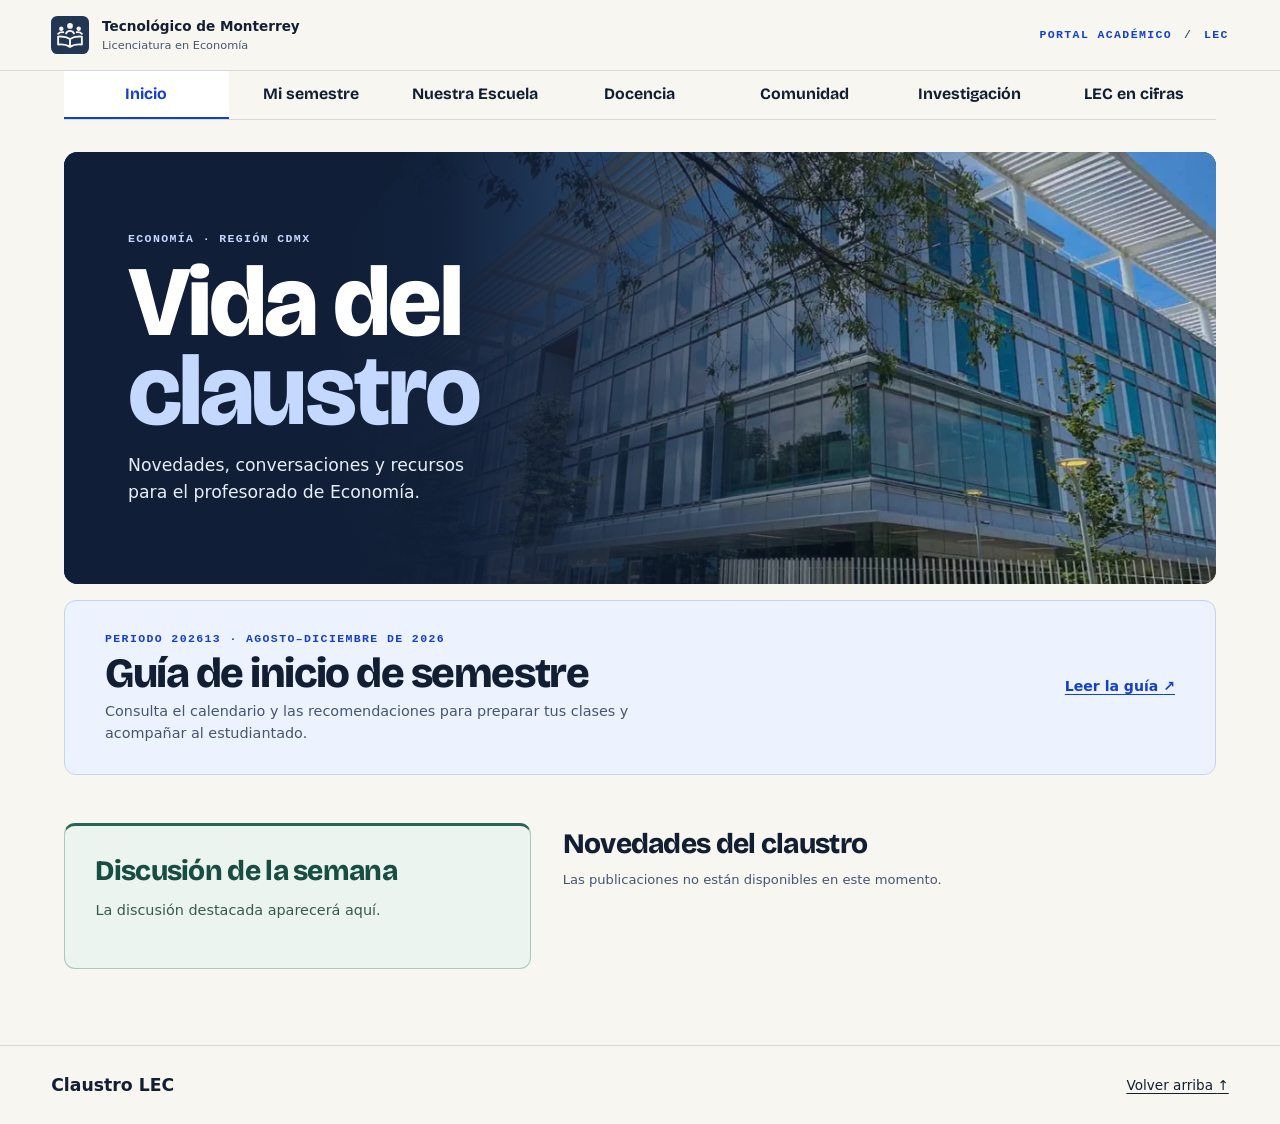
==== commit e26ff5b9: "upd" ====
--- a/index.html
+++ b/index.html
@@ -6,9 +6,9 @@
   <meta name="description" content="Novedades, discusiones y recursos del claustro de Economía del Tecnológico de Monterrey, Región CDMX.">
   <title>Inicio | Claustro LEC</title>
   <link rel="icon" type="image/svg+xml" href="assets/icons/claustro.svg">
-  <link rel="stylesheet" href="assets/css/styles.css?v=6">
-  <link rel="stylesheet" href="assets/css/portada.css?v=5">
-  <script type="module" src="assets/js/feed-preview.js?v=2"></script>
+  <link rel="stylesheet" href="assets/css/styles.css?v=7">
+  <link rel="stylesheet" href="assets/css/portada.css?v=6">
+  <script type="module" src="assets/js/feed-preview.js?v=3"></script>
 </head>
 <body>
   <a class="skip-link" href="#contenido">Ir al contenido</a>
@@ -39,7 +39,6 @@
         <p class="eyebrow">Economía · Región CDMX</p>
         <h1 id="home-title">Vida del <span>claustro</span></h1>
         <p>Novedades, conversaciones y recursos para el profesorado de Economía.</p>
-        <a href="buenas-practicas.html">Ir a Comunidad <span aria-hidden="true">↗</span></a>
       </div>
     </section>
 
@@ -49,10 +48,7 @@
         <h2 id="semester-title">Guía de inicio de semestre</h2>
         <p>Consulta el calendario y las recomendaciones para preparar tus clases y acompañar al estudiantado.</p>
       </div>
-      <div class="home-semester-actions">
-        <a class="portal-button" href="inicio-semestre.html">Leer la guía <span aria-hidden="true">↗</span></a>
-        <a class="home-text-link" href="programacion.html">Consultar mi programación <span aria-hidden="true">↗</span></a>
-      </div>
+      <a class="context-link" href="inicio-semestre.html">Leer la guía <span aria-hidden="true">↗</span></a>
     </section>
 
     <div class="home-community" data-community-api="https://claustrolec-foro.marco-mendez.workers.dev">
@@ -62,15 +58,11 @@
         <section class="home-discussion" aria-labelledby="discussion-title">
           <h2 id="discussion-title">Discusión de la semana</h2>
           <div id="community-preview-discussion">
-            <p>Encuentra conversaciones abiertas y comparte tu perspectiva con el claustro.</p>
-            <a class="home-text-link" href="buenas-practicas.html">Explorar discusiones <span aria-hidden="true">↗</span></a>
+            <p>La discusión destacada aparecerá aquí.</p>
           </div>
         </section>
         <section class="home-latest" aria-labelledby="community-preview-title">
-          <div class="home-feed-heading">
-            <h2 id="community-preview-title">Novedades del claustro</h2>
-            <a class="home-text-link" href="buenas-practicas.html">Ver todas <span aria-hidden="true">↗</span></a>
-          </div>
+          <h2 id="community-preview-title">Novedades del claustro</h2>
           <p class="home-feed-note" id="community-latest-status">Eventos, reconocimientos y publicaciones de la comunidad.</p>
           <div id="community-preview-posts" class="community-preview-posts"></div>
         </section>
--- a/assets/css/styles.css
+++ b/assets/css/styles.css
@@ -125,25 +125,31 @@
 .section-index a:focus-visible { outline-offset: -4px; }
 .section-index a[aria-current] { border-bottom-color: var(--accent); background: var(--paper); color: var(--accent); }
 
-.portal-button {
+.page-navigation {
+  display: flex;
+  flex-wrap: wrap;
+  align-items: center;
+  column-gap: 1.25rem;
+  margin-block: 0 1.25rem;
+  border-bottom: 1px solid var(--rule);
+  font-size: .88rem;
+  font-weight: 670;
+}
+
+.page-navigation a {
   display: inline-flex;
-  width: fit-content;
-  align-items: center;
-  justify-content: center;
-  gap: .65rem;
-  min-height: 2.75rem;
-  padding: .55rem .9rem;
-  border: 1px solid var(--accent);
-  border-radius: .45rem;
-  background: var(--accent);
-  color: white;
-  font-size: .86rem;
-  font-weight: 700;
+  align-items: center;
+  min-height: 2.5rem;
+  color: var(--accent);
+}
+
+.page-navigation a[aria-current] {
+  color: var(--navy);
   text-decoration: none;
 }
 
-.portal-button:hover { background: #102f95; }
-.portal-button span { font-size: 1rem; }
+.page-navigation:has([aria-current]) { margin-bottom: 0; }
+.context-link { color: var(--accent); font-weight: 650; }
 
 .portal-callout {
   display: flex;
--- a/assets/css/portada.css
+++ b/assets/css/portada.css
@@ -40,8 +40,6 @@
 
 .home-hero h1 span { display: block; color: #c5d8ff; }
 .home-hero-copy > p:not(.eyebrow) { max-width: 34ch; color: #e7eefb; font-size: clamp(.92rem, 1.5vw, 1.08rem); }
-.home-hero-copy > a { display: inline-block; margin-top: 1.15rem; color: #fff; font-size: .86rem; font-weight: 700; }
-.home-hero-copy a:focus-visible { outline-color: #c5d8ff; }
 
 .home-semester {
   display: flex;
@@ -58,10 +56,7 @@
 .home-semester > div:first-child { flex: 1 1 25rem; }
 .home-semester h2 { margin-block: .3rem .28rem; font: 800 clamp(1.65rem, 3.3vw, 2.6rem)/1.04 var(--display); letter-spacing: -.035em; }
 .home-semester p:not(.eyebrow) { max-width: 58ch; color: var(--muted); font-size: .9rem; }
-.home-semester-actions { display: flex; align-items: center; flex-wrap: wrap; gap: .8rem 1.2rem; }
-
-.home-text-link { color: var(--accent); font-size: .85rem; font-weight: 700; }
-.home-text-link span { display: inline-block; margin-left: .14rem; }
+.home-semester > a { font-size: .88rem; }
 
 .home-community { margin-top: clamp(1.75rem, 4vw, 3rem); }
 .home-community-grid { display: grid; grid-template-columns: minmax(0, 1fr) minmax(0, 1.4fr); gap: clamp(1rem, 2.6vw, 2rem); }
@@ -80,7 +75,6 @@
 
 #community-preview-discussion > p { margin-block: .75rem 1rem; color: #385950; font-size: .9rem; }
 .home-discussion [href] { color: #184e42; }
-.home-feed-heading { display: flex; flex-wrap: wrap; align-items: baseline; justify-content: space-between; gap: .6rem 1rem; }
 .home-latest { align-self: start; padding-block: .4rem; }
 .community-preview-posts { display: grid; margin-top: .6rem; }
 
@@ -98,7 +92,6 @@
 .community-preview-card > small { display: block; margin-top: .6rem; color: #385950; font-size: .76rem; overflow-wrap: anywhere; }
 .community-preview-card.is-featured { margin-top: .85rem; padding-block: .85rem 0; border-color: #a9c9bd; }
 .community-preview-card.is-featured h3 { font-size: clamp(1.35rem, 2.8vw, 2.05rem); }
-.community-preview-card.is-featured .home-text-link { display: inline-block; margin-top: .9rem; text-decoration: underline; }
 
 @media (max-width: 700px) {
   .home-community-grid { grid-template-columns: 1fr; }
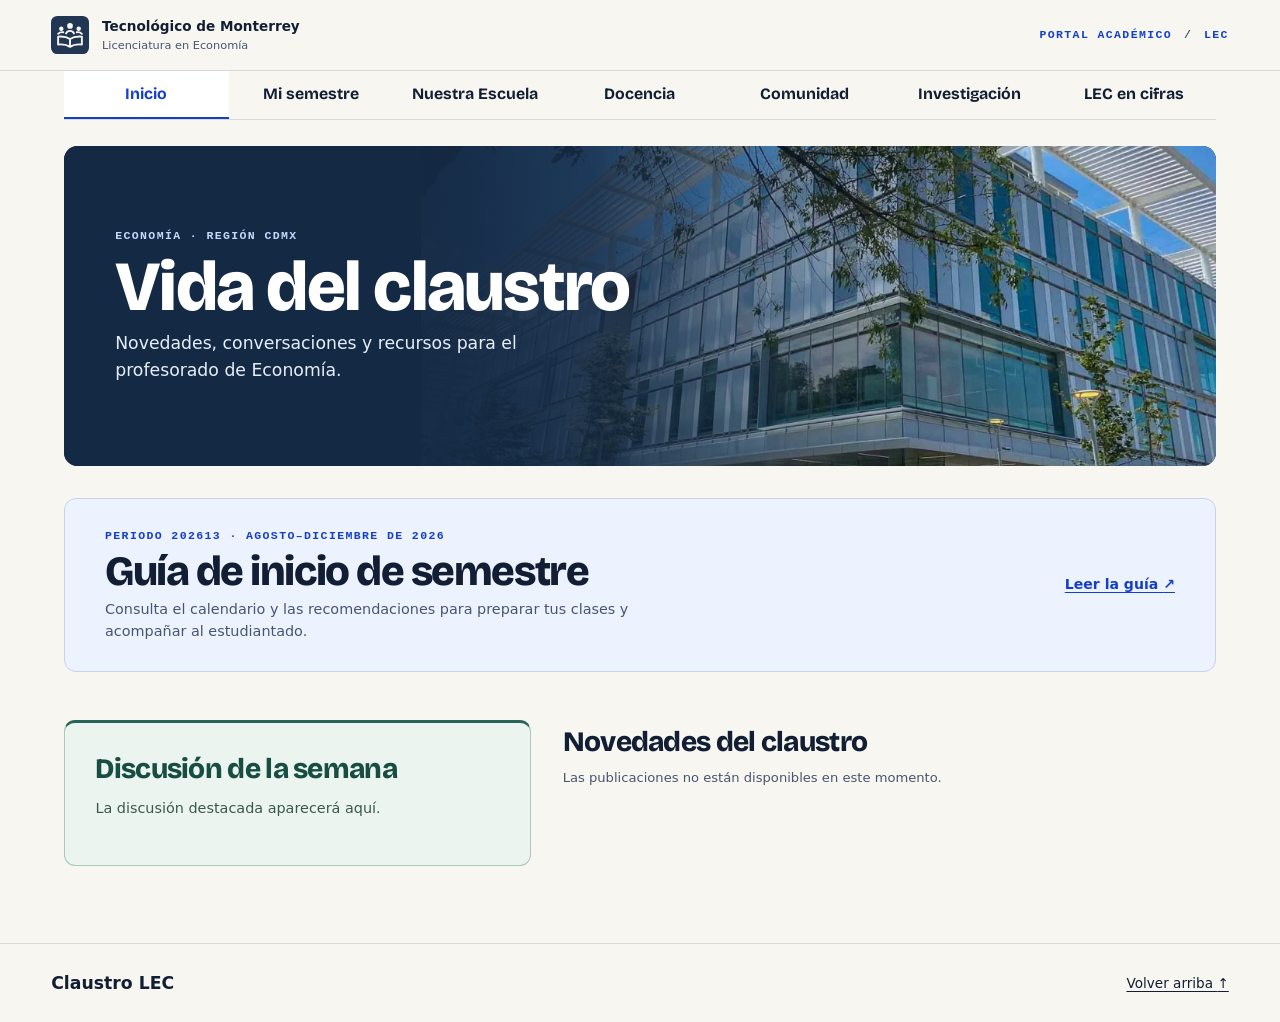
==== commit 7f52b55f: "upd" ====
--- a/index.html
+++ b/index.html
@@ -6,8 +6,8 @@
   <meta name="description" content="Novedades, discusiones y recursos del claustro de Economía del Tecnológico de Monterrey, Región CDMX.">
   <title>Inicio | Claustro LEC</title>
   <link rel="icon" type="image/svg+xml" href="assets/icons/claustro.svg">
-  <link rel="stylesheet" href="assets/css/styles.css?v=7">
-  <link rel="stylesheet" href="assets/css/portada.css?v=6">
+  <link rel="stylesheet" href="assets/css/styles.css?v=8">
+  <link rel="stylesheet" href="assets/css/portada.css?v=7">
   <script type="module" src="assets/js/feed-preview.js?v=3"></script>
 </head>
 <body>
@@ -31,16 +31,17 @@
     <a href="lec-en-cifras.html">LEC en cifras</a>
   </nav>
   <main class="shell home" id="contenido" tabindex="-1">
-    <section class="home-hero" aria-labelledby="home-title">
-      <img class="home-hero-photo" src="assets/img/portada/tec-ccm-960.webp"
+    <header class="section-hero">
+      <img class="section-hero-image" src="assets/img/portada/tec-ccm-960.webp"
         srcset="assets/img/portada/tec-ccm-960.webp 1024w, assets/img/portada/tec-ccm-1920.webp 1920w"
-        sizes="(min-width: 1250px) 1152px, 92vw" width="1024" height="577" alt="" fetchpriority="high">
-      <div class="home-hero-copy">
+        sizes="(min-width: 1232px) 795px, (max-width: 650px) calc(100vw - 2.5rem), 65vw"
+        width="1024" height="577" alt="" fetchpriority="high">
+      <div class="section-hero-copy">
         <p class="eyebrow">Economía · Región CDMX</p>
-        <h1 id="home-title">Vida del <span>claustro</span></h1>
+        <h1>Vida del claustro</h1>
         <p>Novedades, conversaciones y recursos para el profesorado de Economía.</p>
       </div>
-    </section>
+    </header>
 
     <section class="home-semester" aria-labelledby="semester-title">
       <div>
--- a/assets/css/styles.css
+++ b/assets/css/styles.css
@@ -125,6 +125,44 @@
 .section-index a:focus-visible { outline-offset: -4px; }
 .section-index a[aria-current] { border-bottom-color: var(--accent); background: var(--paper); color: var(--accent); }
 
+.section-tabs {
+  display: grid;
+  grid-template-columns: repeat(2, minmax(0, 1fr));
+  gap: .55rem;
+  max-width: 29rem;
+  margin-top: .85rem;
+}
+
+.section-tabs a {
+  display: flex;
+  align-items: center;
+  justify-content: space-between;
+  gap: .45rem;
+  min-height: 2.8rem;
+  padding: .56rem clamp(.65rem, 2vw, .95rem);
+  border: 1px solid #afc1eb;
+  border-radius: .5rem;
+  background: var(--paper);
+  color: var(--accent);
+  font: 750 clamp(.87rem, 1.8vw, 1rem)/1.15 var(--display);
+  text-decoration: none;
+}
+
+.section-tabs a:hover { border-color: var(--accent); background: var(--tint); }
+.section-tabs a[aria-current] { border-color: var(--accent); background: var(--accent); color: white; }
+.section-tabs a::after {
+  flex: none;
+  width: .4rem;
+  height: .4rem;
+  margin-right: .1rem;
+  border: solid currentColor;
+  border-width: 1.5px 1.5px 0 0;
+  transform: rotate(45deg);
+  content: "";
+}
+
+.section-tabs a[aria-current]::after { visibility: hidden; }
+
 .page-navigation {
   display: flex;
   flex-wrap: wrap;
@@ -143,12 +181,73 @@
   color: var(--accent);
 }
 
-.page-navigation a[aria-current] {
-  color: var(--navy);
-  text-decoration: none;
-}
-
-.page-navigation:has([aria-current]) { margin-bottom: 0; }
+.section-hero {
+  position: relative;
+  isolation: isolate;
+  display: grid;
+  min-height: clamp(16rem, 28vw, 20rem);
+  align-items: center;
+  margin-block: clamp(.9rem, 2.2vw, 1.6rem) clamp(1.25rem, 3vw, 2rem);
+  overflow: hidden;
+  border-radius: .85rem;
+  background: #142944;
+  color: white;
+}
+
+.section-hero-image {
+  position: absolute;
+  z-index: -2;
+  inset: 0 0 0 auto;
+  display: block;
+  width: 69%;
+  height: 100%;
+  object-fit: cover;
+  object-position: center;
+}
+
+.section-hero--panorama .section-hero-image { width: 100%; object-position: 75% center; }
+
+.section-hero::before {
+  position: absolute;
+  z-index: -1;
+  inset: 0;
+  background: linear-gradient(90deg, #142944 23%, #142944f7 34%, #142944df 46%, #14294477 60%, #14294400 83%);
+  content: "";
+}
+
+.section-hero-copy {
+  display: grid;
+  gap: .55rem;
+  width: min(66%, 47rem);
+  padding: clamp(1.35rem, 4.4vw, 3.2rem);
+}
+
+.section-hero .eyebrow { color: #c5d8ff; }
+.section-hero h1 {
+  margin: 0;
+  color: white;
+  font: 800 clamp(2.55rem, 5.5vw, 4.85rem)/.96 var(--display);
+  letter-spacing: -.025em;
+}
+
+.section-hero-copy > p:not(.eyebrow) {
+  max-width: 45ch;
+  color: #e7eefb;
+  font-size: clamp(.92rem, 1.45vw, 1.08rem);
+}
+
+@media (max-width: 650px) {
+  .section-hero { --hero-image-height: clamp(8.25rem, 35vw, 11.5rem); min-height: auto; }
+  .section-hero-image { position: static; grid-row: 2; width: 100%; height: var(--hero-image-height); }
+  .section-hero::before {
+    inset: auto 0 0;
+    height: var(--hero-image-height);
+    background: linear-gradient(180deg, #142944 0%, #14294414 30%, transparent 60%);
+  }
+  .section-hero-copy { width: 100%; }
+  .section-hero h1 { font-size: clamp(2rem, 9.6vw, 3.25rem); }
+}
+
 .context-link { color: var(--accent); font-weight: 650; }
 
 .portal-callout {
@@ -199,18 +298,6 @@
 
 .sample-note strong { color: var(--ink); }
 
-.page-heading {
-  padding-block: clamp(2.3rem, 5vw, 4.5rem) clamp(1.5rem, 4vw, 2.7rem);
-}
-
-.page-heading h1 {
-  margin-block: .45rem .85rem;
-  font: 800 clamp(2.65rem, 7vw, 6.25rem)/.94 var(--display);
-  letter-spacing: -.032em;
-}
-
-.page-intro .eyebrow::before { display: inline-block; width: 1.65rem; height: 1px; margin-right: .65rem; background: currentColor; vertical-align: middle; content: ""; }
-.page-intro > p:last-child { max-width: 56ch; padding-left: .9rem; border-left: 1px solid #aab6d7; color: var(--muted); font-size: clamp(.95rem, 1.5vw, 1.12rem); }
 .card > p { color: var(--muted); }
 
 .tag { color: var(--navy); letter-spacing: .08em; }
--- a/assets/css/portada.css
+++ b/assets/css/portada.css
@@ -1,46 +1,3 @@
-.home-hero {
-  position: relative;
-  isolation: isolate;
-  display: grid;
-  min-height: clamp(22rem, 34vw, 27rem);
-  align-items: center;
-  margin-block: clamp(1rem, 2.8vw, 2rem) 1rem;
-  overflow: hidden;
-  border-radius: .85rem;
-  background: #101e37;
-  color: #fff;
-}
-
-.home-hero-photo {
-  position: absolute;
-  z-index: -2;
-  inset: 0 0 0 auto;
-  width: 76%;
-  height: 100%;
-  object-fit: cover;
-  object-position: center 54%;
-}
-
-.home-hero::before {
-  position: absolute;
-  z-index: -1;
-  inset: 0;
-  background: linear-gradient(90deg, #101e37 23%, #101e37f8 33%, #101e37bd 48%, #101e3715 86%);
-  content: "";
-}
-
-.home-hero-copy { padding: clamp(1.4rem, 5vw, 4.25rem); }
-.home-hero-copy .eyebrow { color: #c5d8ff; }
-.home-hero h1 {
-  margin-block: .65rem 1rem;
-  color: #fff;
-  font: 800 clamp(3.2rem, 7.8vw, 6.55rem)/.89 var(--display);
-  letter-spacing: -.026em;
-}
-
-.home-hero h1 span { display: block; color: #c5d8ff; }
-.home-hero-copy > p:not(.eyebrow) { max-width: 34ch; color: #e7eefb; font-size: clamp(.92rem, 1.5vw, 1.08rem); }
-
 .home-semester {
   display: flex;
   flex-wrap: wrap;
@@ -95,7 +52,4 @@
 
 @media (max-width: 700px) {
   .home-community-grid { grid-template-columns: 1fr; }
-  .home-hero { min-height: 19rem; }
-  .home-hero-photo { width: 100%; object-position: 56% 52%; }
-  .home-hero::before { background: linear-gradient(90deg, #101e37f5, #101e37bd 55%, #101e3755); }
 }
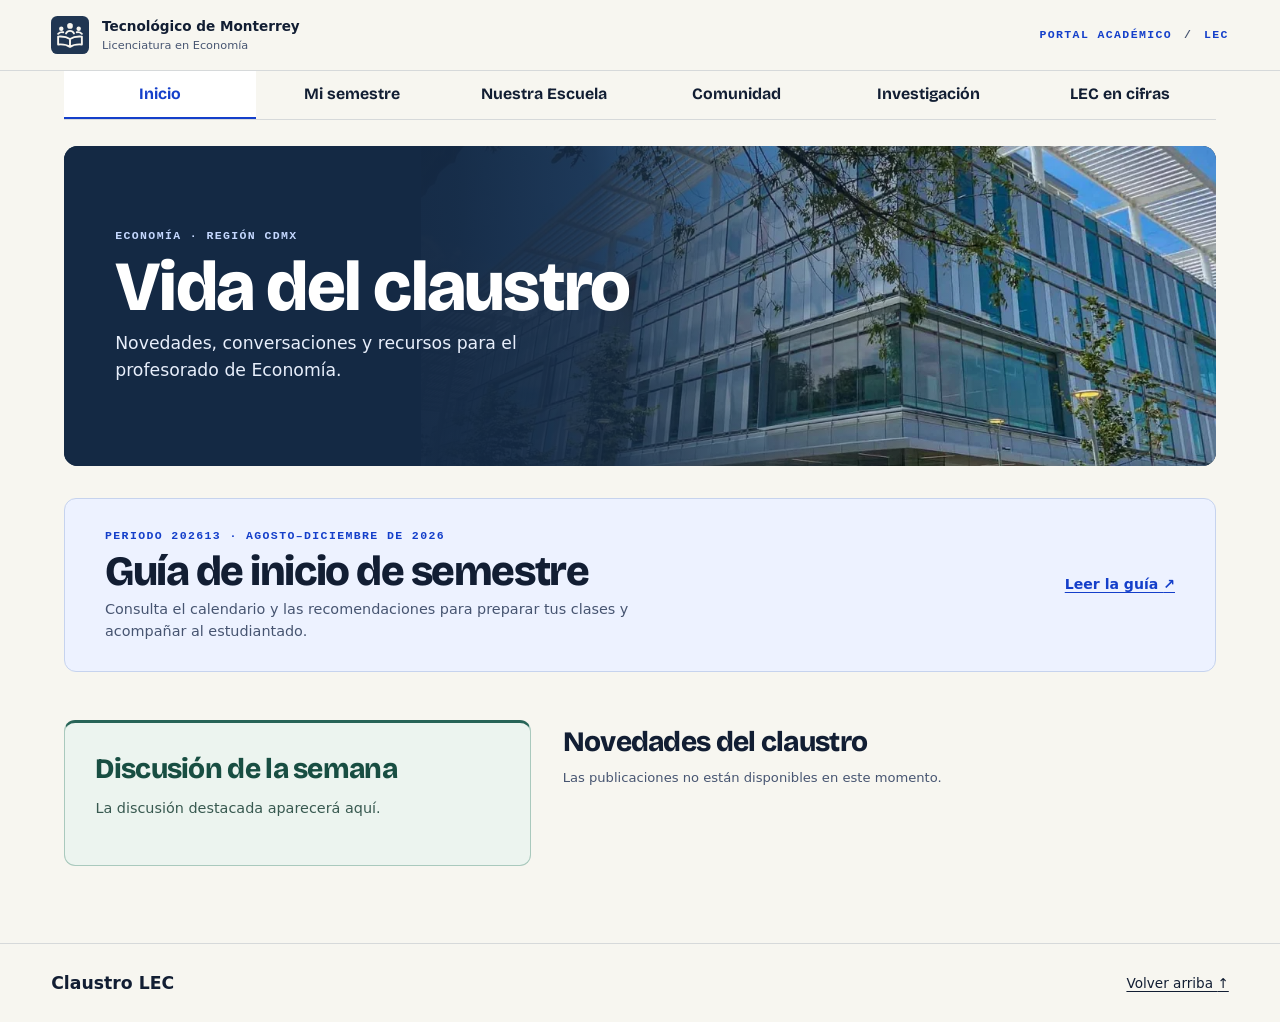
==== commit d181c992: "upd" ====
--- a/index.html
+++ b/index.html
@@ -6,7 +6,7 @@
   <meta name="description" content="Novedades, discusiones y recursos del claustro de Economía del Tecnológico de Monterrey, Región CDMX.">
   <title>Inicio | Claustro LEC</title>
   <link rel="icon" type="image/svg+xml" href="assets/icons/claustro.svg">
-  <link rel="stylesheet" href="assets/css/styles.css?v=8">
+  <link rel="stylesheet" href="assets/css/styles.css?v=9">
   <link rel="stylesheet" href="assets/css/portada.css?v=7">
   <script type="module" src="assets/js/feed-preview.js?v=3"></script>
 </head>
@@ -24,8 +24,7 @@
   <nav class="shell section-index" aria-label="Secciones del portal">
     <a href="index.html" aria-current="page">Inicio</a>
     <a href="programacion.html">Mi semestre</a>
-    <a href="organigrama.html">Nuestra Escuela</a>
-    <a href="capacitacion.html">Docencia</a>
+    <a href="directorio.html">Nuestra Escuela</a>
     <a href="buenas-practicas.html">Comunidad</a>
     <a href="investigacion.html">Investigación</a>
     <a href="lec-en-cifras.html">LEC en cifras</a>
--- a/assets/css/styles.css
+++ b/assets/css/styles.css
@@ -101,7 +101,7 @@
 
 .section-index {
   display: grid;
-  grid-template-columns: repeat(7, minmax(0, 1fr));
+  grid-template-columns: repeat(6, minmax(0, 1fr));
   border-bottom: 1px solid var(--rule);
 }
 
@@ -131,6 +131,11 @@
   gap: .55rem;
   max-width: 29rem;
   margin-top: .85rem;
+}
+
+.section-tabs--three {
+  grid-template-columns: repeat(3, minmax(0, 1fr));
+  max-width: 43.5rem;
 }
 
 .section-tabs a {
@@ -351,9 +356,17 @@
 }
 
 @media (max-width: 620px) {
-  .section-index { width: 92%; grid-template-columns: repeat(12, minmax(0, 1fr)); }
-  .section-index a { grid-column: span 3; min-height: 2.65rem; padding-inline: .1rem; }
-  .section-index a:nth-child(-n + 3) { grid-column: span 4; box-shadow: 0 1px var(--rule); }
+  .section-index { width: 92%; grid-template-columns: repeat(3, minmax(0, 1fr)); }
+  .section-index a { min-height: 2.65rem; padding-inline: .1rem; }
+  .section-index a:nth-child(-n + 3) { box-shadow: 0 1px var(--rule); }
+  .section-tabs--three { gap: .45rem; }
+  .section-tabs--three a { justify-content: center; padding-inline: .3rem; font-size: .8rem; text-align: center; }
+  .section-tabs--three a::after { display: none; }
+}
+
+@media (max-width: 375px) {
+  .section-tabs--three { grid-template-columns: 1fr; }
+  .section-tabs--three a { justify-content: flex-start; padding-inline: .75rem; font-size: .9rem; text-align: left; }
 }
 
 @media (max-width: 460px) {
